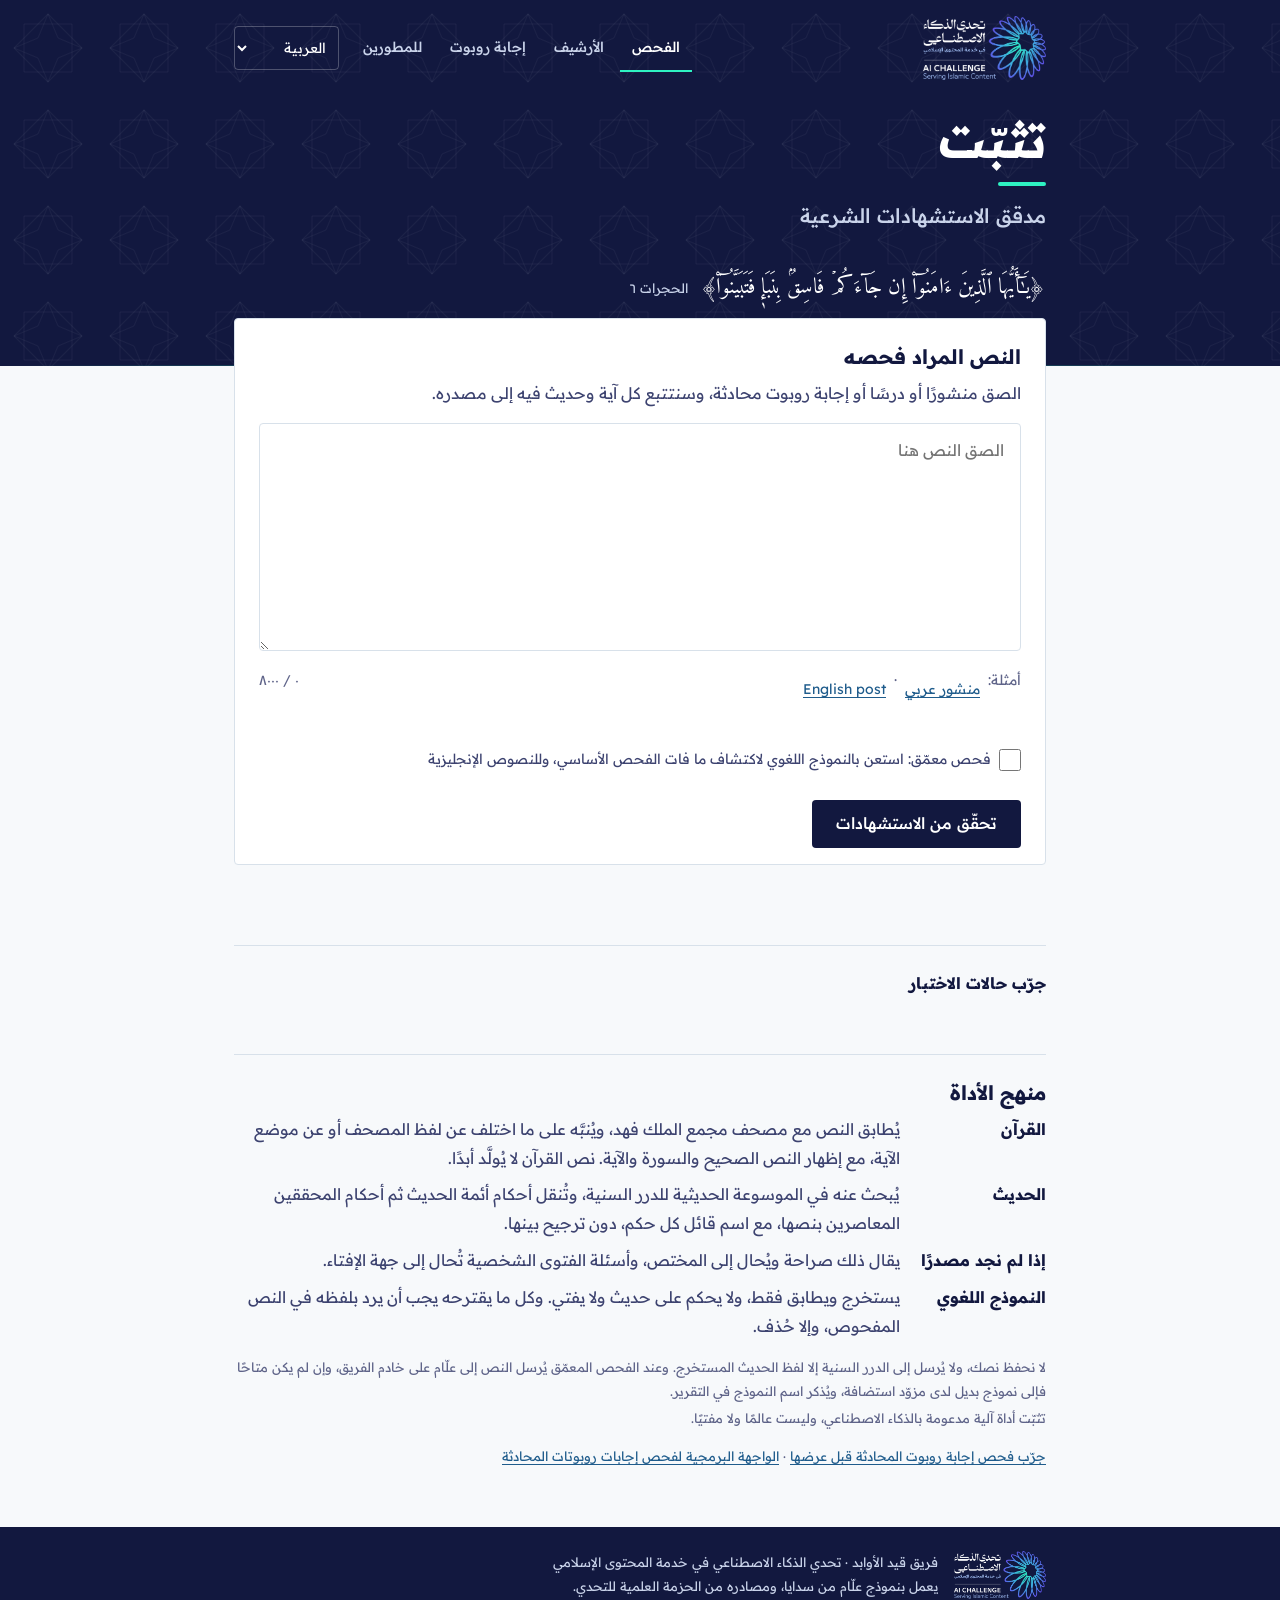
==== static/index.html @ ee4d161f "Eleven interface languages; each verse with an approved translation of the reader's language from qu" ====
<!doctype html>
<html lang="ar" dir="rtl">
<head>
<meta charset="utf-8">
<meta name="viewport" content="width=device-width, initial-scale=1">
<title>تثبّت · مدقق الاستشهادات الشرعية</title>
<meta name="description" content="تثبّت: يتتبع كل آية وحديث في النص إلى مصدره العربي، وينقل أحكام علماء الحديث المعتمدين حرفيًا، ويحيل إلى المختص إذا لم يجد مصدرًا.">
<link rel="stylesheet" href="/static/fonts/fonts.css">
<link rel="stylesheet" href="/static/style.css">
</head>
<body>
<header class="masthead">
  <div class="wrap mast-top">
    <a class="challenge" href="https://islamicaich.org" target="_blank" rel="noopener">
      <img src="/static/brand/challenge-logo.png" width="104" height="54" alt="تحدي الذكاء الاصطناعي في خدمة المحتوى الإسلامي · AI Challenge: Serving Islamic Content">
    </a>
    <nav class="mast-nav" aria-label="الأقسام">
      <a href="/" aria-current="page" data-i18n="navCheck">الفحص</a>
      <a href="/static/archive.html" data-i18n="navArchive">الأرشيف</a>
      <a href="/static/chatbot.html" data-i18n="navBot">إجابة روبوت</a>
      <a href="/docs" data-i18n="navDev">للمطورين</a>
      <select id="lang" class="lang" aria-label="اللغة · Language">
        <option value="ar">العربية</option><option value="en">English</option><option value="ur">اردو</option><option value="id">Indonesia</option><option value="bn">বাংলা</option><option value="tr">Türkçe</option><option value="fr">Français</option><option value="es">Español</option><option value="hi">हिन्दी</option><option value="zh">中文</option><option value="ja">日本語</option>
      </select>
    </nav>
  </div>
  <div class="wrap mast-hero">
    <h1 class="wordmark" data-i18n="title">تثبّت</h1>
    <p class="tagline" data-i18n="tagline">مدقق الاستشهادات الشرعية</p>
    <p class="motto"><span class="q" lang="ar" dir="rtl">﴿يَـٰٓأَيُّهَا ٱلَّذِينَ ءَامَنُوٓاْ إِن جَآءَكُمۡ فَاسِقُۢ بِنَبَإٖ فَتَبَيَّنُوٓاْ﴾</span> <span class="motto-ref" data-i18n="mottoRef">الحجرات ٦</span></p>
  </div>
</header>

<main class="wrap sheet">
  <p id="banner" class="banner" role="status" hidden></p>
  <section class="compose" aria-labelledby="compose-h">
    <h2 id="compose-h" class="section-h" data-i18n="inputLabel">النص المراد فحصه</h2>
    <p class="lede" data-i18n="intro">الصق منشورًا أو درسًا أو إجابة روبوت محادثة، وسنتتبع كل آية وحديث فيه إلى مصدره.</p>
    <textarea id="text" rows="7" maxlength="8000" data-i18n-ph="placeholder" placeholder="الصق النص هنا"></textarea>
    <div class="compose-foot">
      <p class="samples"><span data-i18n="tryLabel">أمثلة:</span>
        <button type="button" class="linkish" data-sample="ar" data-i18n="sampleAr">منشور عربي</button>
        <span aria-hidden="true">·</span>
        <button type="button" class="linkish" data-sample="en" data-i18n="sampleEn">English post</button>
      </p>
      <span id="counter" class="count">٠ / ٨٠٠٠</span>
    </div>
    <div class="compose-actions">
      <div>
        <label class="check"><input type="checkbox" id="deep"> <span data-i18n="deep">فحص معمّق: استعن بالنموذج اللغوي لاكتشاف ما فات الفحص الأساسي، وللنصوص الإنجليزية</span></label>
        <p id="deep-why" class="fine deep-why" hidden></p>
      </div>
      <button id="go" class="primary" type="button" data-i18n="check">تحقّق من الاستشهادات</button>
    </div>
  </section>

  <p id="status" class="status" aria-live="polite"></p>

  <section id="report" class="report" hidden aria-labelledby="report-h">
    <h2 id="report-h" class="section-h" data-i18n="reportTitle">نتيجة الفحص</h2>
    <p id="report-meta" class="fine"></p>
    <p id="summary" class="summary"></p>
    <p id="disclaimer" class="fine"></p>
    <div id="leveld" class="callout" hidden></div>
    <div id="annotated" hidden></div>
    <ol id="results" class="entries"></ol>
  </section>

  <details id="history" class="cases history" hidden>
    <summary data-i18n="historyTitle">فحوصاتي على هذا الجهاز</summary>
    <p class="fine" data-i18n="historyNote">تُحفظ في متصفحك وحده، ولا تصل إلينا. امسحها متى شئت.</p>
    <ol id="history-list" class="cases-list"></ol>
    <button id="history-clear" type="button" class="linkish" data-i18n="historyClear">امسح السجل</button>
  </details>

  <details class="cases">
    <summary data-i18n="casesTitle">جرّب حالات الاختبار</summary>
    <ol id="cases-list" class="cases-list"></ol>
  </details>

  <section class="about" aria-labelledby="about-h">
    <h2 id="about-h" class="section-h" data-i18n="howTitle">منهج الأداة</h2>
    <dl class="method">
      <dt data-i18n="m1t">القرآن</dt><dd data-i18n="m1">يُطابق النص مع مصحف مجمع الملك فهد، ويُنبَّه على ما اختلف عن لفظ المصحف أو عن موضع الآية، مع إظهار النص الصحيح والسورة والآية. نص القرآن لا يُولَّد أبدًا.</dd>
      <dt data-i18n="m2t">الحديث</dt><dd data-i18n="m2">يُبحث عنه في الموسوعة الحديثية للدرر السنية، وتُنقل أحكام أئمة الحديث ثم أحكام المحققين المعاصرين بنصها، مع اسم قائل كل حكم، دون ترجيح بينها.</dd>
      <dt data-i18n="m3t">إذا لم نجد مصدرًا</dt><dd data-i18n="m3">يقال ذلك صراحة ويُحال إلى المختص، وأسئلة الفتوى الشخصية تُحال إلى جهة الإفتاء.</dd>
      <dt data-i18n="m4t">النموذج اللغوي</dt><dd data-i18n="m4">يستخرج ويطابق فقط، ولا يحكم على حديث ولا يفتي. وكل ما يقترحه يجب أن يرد بلفظه في النص المفحوص، وإلا حُذف.</dd>
    </dl>
    <p class="fine" data-i18n="privacy">لا نحفظ نصك، ولا يُرسل إلى الدرر السنية إلا لفظ الحديث المستخرج. وعند الفحص المعمّق يُرسل النص إلى علّام على خادم الفريق، وإن لم يكن متاحًا فإلى نموذج بديل لدى مزوّد استضافة، ويُذكر اسم النموذج في التقرير.</p>
    <p class="fine" data-i18n="disclosure">تثبّت أداة آلية مدعومة بالذكاء الاصطناعي، وليست عالمًا ولا مفتيًا.</p>
    <p class="fine"><a class="api-link" href="/static/chatbot.html" data-i18n="botDemo">جرّب فحص إجابة روبوت المحادثة قبل عرضها</a> · <a class="api-link" href="/docs" data-i18n="apiLink">الواجهة البرمجية لفحص إجابات روبوتات المحادثة</a></p>
  </section>
</main>

<footer class="foot"><div class="wrap foot-row">
  <img src="/static/brand/challenge-logo.png" width="92" height="48" alt="" aria-hidden="true">
  <div>
    <div data-i18n="footer">فريق قيد الأوابد · تحدي الذكاء الاصطناعي في خدمة المحتوى الإسلامي</div>
    <div data-i18n="credit">يعمل بنموذج علّام من سدايا، ومصادره من الحزمة العلمية للتحدي.</div>
  </div>
</div></footer>
<script src="/static/i18n.js"></script>
<script src="/static/i18n-more.js"></script>
<script src="/static/app.js"></script>
</body>
</html>
---- static/fonts/fonts.css ----
/* readex-pro-arabic-400-normal */
@font-face {
  font-family: 'Readex Pro';
  font-style: normal;
  font-display: swap;
  font-weight: 400;
  src: url(/static/fonts/readex-pro-arabic-400-normal.woff2) format('woff2');
  unicode-range: U+0600-06FF,U+0750-077F,U+0870-088E,U+0890-0891,U+0897-08E1,U+08E3-08FF,U+200C-200E,U+2010-2011,U+204F,U+2E41,U+FB50-FDFF,U+FE70-FE74,U+FE76-FEFC,U+102E0-102FB,U+10E60-10E7E,U+10EC2-10EC4,U+10EFC-10EFF,U+1EE00-1EE03,U+1EE05-1EE1F,U+1EE21-1EE22,U+1EE24,U+1EE27,U+1EE29-1EE32,U+1EE34-1EE37,U+1EE39,U+1EE3B,U+1EE42,U+1EE47,U+1EE49,U+1EE4B,U+1EE4D-1EE4F,U+1EE51-1EE52,U+1EE54,U+1EE57,U+1EE59,U+1EE5B,U+1EE5D,U+1EE5F,U+1EE61-1EE62,U+1EE64,U+1EE67-1EE6A,U+1EE6C-1EE72,U+1EE74-1EE77,U+1EE79-1EE7C,U+1EE7E,U+1EE80-1EE89,U+1EE8B-1EE9B,U+1EEA1-1EEA3,U+1EEA5-1EEA9,U+1EEAB-1EEBB,U+1EEF0-1EEF1;
}
/* readex-pro-latin-400-normal */
@font-face {
  font-family: 'Readex Pro';
  font-style: normal;
  font-display: swap;
  font-weight: 400;
  src: url(/static/fonts/readex-pro-latin-400-normal.woff2) format('woff2');
  unicode-range: U+0000-00FF,U+0131,U+0152-0153,U+02BB-02BC,U+02C6,U+02DA,U+02DC,U+0304,U+0308,U+0329,U+2000-206F,U+20AC,U+2122,U+2191,U+2193,U+2212,U+2215,U+FEFF,U+FFFD;
}
/* readex-pro-arabic-500-normal */
@font-face {
  font-family: 'Readex Pro';
  font-style: normal;
  font-display: swap;
  font-weight: 500;
  src: url(/static/fonts/readex-pro-arabic-500-normal.woff2) format('woff2');
  unicode-range: U+0600-06FF,U+0750-077F,U+0870-088E,U+0890-0891,U+0897-08E1,U+08E3-08FF,U+200C-200E,U+2010-2011,U+204F,U+2E41,U+FB50-FDFF,U+FE70-FE74,U+FE76-FEFC,U+102E0-102FB,U+10E60-10E7E,U+10EC2-10EC4,U+10EFC-10EFF,U+1EE00-1EE03,U+1EE05-1EE1F,U+1EE21-1EE22,U+1EE24,U+1EE27,U+1EE29-1EE32,U+1EE34-1EE37,U+1EE39,U+1EE3B,U+1EE42,U+1EE47,U+1EE49,U+1EE4B,U+1EE4D-1EE4F,U+1EE51-1EE52,U+1EE54,U+1EE57,U+1EE59,U+1EE5B,U+1EE5D,U+1EE5F,U+1EE61-1EE62,U+1EE64,U+1EE67-1EE6A,U+1EE6C-1EE72,U+1EE74-1EE77,U+1EE79-1EE7C,U+1EE7E,U+1EE80-1EE89,U+1EE8B-1EE9B,U+1EEA1-1EEA3,U+1EEA5-1EEA9,U+1EEAB-1EEBB,U+1EEF0-1EEF1;
}
/* readex-pro-latin-500-normal */
@font-face {
  font-family: 'Readex Pro';
  font-style: normal;
  font-display: swap;
  font-weight: 500;
  src: url(/static/fonts/readex-pro-latin-500-normal.woff2) format('woff2');
  unicode-range: U+0000-00FF,U+0131,U+0152-0153,U+02BB-02BC,U+02C6,U+02DA,U+02DC,U+0304,U+0308,U+0329,U+2000-206F,U+20AC,U+2122,U+2191,U+2193,U+2212,U+2215,U+FEFF,U+FFFD;
}
/* readex-pro-arabic-700-normal */
@font-face {
  font-family: 'Readex Pro';
  font-style: normal;
  font-display: swap;
  font-weight: 700;
  src: url(/static/fonts/readex-pro-arabic-700-normal.woff2) format('woff2');
  unicode-range: U+0600-06FF,U+0750-077F,U+0870-088E,U+0890-0891,U+0897-08E1,U+08E3-08FF,U+200C-200E,U+2010-2011,U+204F,U+2E41,U+FB50-FDFF,U+FE70-FE74,U+FE76-FEFC,U+102E0-102FB,U+10E60-10E7E,U+10EC2-10EC4,U+10EFC-10EFF,U+1EE00-1EE03,U+1EE05-1EE1F,U+1EE21-1EE22,U+1EE24,U+1EE27,U+1EE29-1EE32,U+1EE34-1EE37,U+1EE39,U+1EE3B,U+1EE42,U+1EE47,U+1EE49,U+1EE4B,U+1EE4D-1EE4F,U+1EE51-1EE52,U+1EE54,U+1EE57,U+1EE59,U+1EE5B,U+1EE5D,U+1EE5F,U+1EE61-1EE62,U+1EE64,U+1EE67-1EE6A,U+1EE6C-1EE72,U+1EE74-1EE77,U+1EE79-1EE7C,U+1EE7E,U+1EE80-1EE89,U+1EE8B-1EE9B,U+1EEA1-1EEA3,U+1EEA5-1EEA9,U+1EEAB-1EEBB,U+1EEF0-1EEF1;
}
/* readex-pro-latin-700-normal */
@font-face {
  font-family: 'Readex Pro';
  font-style: normal;
  font-display: swap;
  font-weight: 700;
  src: url(/static/fonts/readex-pro-latin-700-normal.woff2) format('woff2');
  unicode-range: U+0000-00FF,U+0131,U+0152-0153,U+02BB-02BC,U+02C6,U+02DA,U+02DC,U+0304,U+0308,U+0329,U+2000-206F,U+20AC,U+2122,U+2191,U+2193,U+2212,U+2215,U+FEFF,U+FFFD;
}
/* amiri-quran-arabic-400-normal */
@font-face {
  font-family: 'Amiri Quran';
  font-style: normal;
  font-display: swap;
  font-weight: 400;
  src: url(/static/fonts/amiri-quran-arabic-400-normal.woff2) format('woff2');
  unicode-range: U+0600-06FF,U+0750-077F,U+0870-088E,U+0890-0891,U+0897-08E1,U+08E3-08FF,U+200C-200E,U+2010-2011,U+204F,U+2E41,U+FB50-FDFF,U+FE70-FE74,U+FE76-FEFC,U+102E0-102FB,U+10E60-10E7E,U+10EC2-10EC4,U+10EFC-10EFF,U+1EE00-1EE03,U+1EE05-1EE1F,U+1EE21-1EE22,U+1EE24,U+1EE27,U+1EE29-1EE32,U+1EE34-1EE37,U+1EE39,U+1EE3B,U+1EE42,U+1EE47,U+1EE49,U+1EE4B,U+1EE4D-1EE4F,U+1EE51-1EE52,U+1EE54,U+1EE57,U+1EE59,U+1EE5B,U+1EE5D,U+1EE5F,U+1EE61-1EE62,U+1EE64,U+1EE67-1EE6A,U+1EE6C-1EE72,U+1EE74-1EE77,U+1EE79-1EE7C,U+1EE7E,U+1EE80-1EE89,U+1EE8B-1EE9B,U+1EEA1-1EEA3,U+1EEA5-1EEA9,U+1EEAB-1EEBB,U+1EEF0-1EEF1;
}
/* amiri-quran-latin-400-normal */
@font-face {
  font-family: 'Amiri Quran';
  font-style: normal;
  font-display: swap;
  font-weight: 400;
  src: url(/static/fonts/amiri-quran-latin-400-normal.woff2) format('woff2');
  unicode-range: U+0000-00FF,U+0131,U+0152-0153,U+02BB-02BC,U+02C6,U+02DA,U+02DC,U+0304,U+0308,U+0329,U+2000-206F,U+20AC,U+2122,U+2191,U+2193,U+2212,U+2215,U+FEFF,U+FFFD;
}
---- static/style.css ----
/* تثبّت design system: see docs/design-system.md.
   Every color, size, space and motion value is a token below; nothing is hard-coded after this block. */
:root {
  /* brand (challenge identity) */
  --brand-navy: #12183F;
  --brand-blue: #1F5C8C;        /* petrol blue: between the identity navy and turquoise */
  --brand-blue-hover: #174A73;
  --brand-turq: #2EF2C2;
  --brand-light: #EDF3F8;
  /* neutrals */
  --canvas: #F7F9FB;
  --surface: #FFFFFF;
  --ink: #12183F;
  --ink-2: #3D4370;
  --ink-3: #5F6489;
  --line: #D8E1EA;
  --on-brand: #FFFFFF;
  --accent: var(--brand-blue);
  /* semantic */
  --ok: #0B7A5E;   --ok-tint: #E3F7F0;
  --warn: #8F5200; --warn-tint: #FFF1DA;
  --bad: #A8231A;  --bad-tint: #FCE8E6;
  /* type */
  --font-ui: "Readex Pro", system-ui, sans-serif;
  --font-quran: "Amiri Quran", "Amiri", serif;
  --fs-xs: 13px; --fs-sm: 14px; --fs-md: 16px; --fs-lg: 20px; --fs-xl: 28px; --fs-2xl: 40px;
  --fs-quran: 28px;
  --lh-ui: 1.8; --lh-tight: 1.4; --lh-quran: 2.3;
  /* space (4-based) */
  --s-1: 4px; --s-2: 8px; --s-3: 12px; --s-4: 16px; --s-5: 24px; --s-6: 32px; --s-7: 48px; --s-8: 64px;
  /* shape */
  --r-1: 2px; --r-2: 4px; --hair: 1px; --rule-strong: 2px; --rule-side: 3px;
  --measure: 860px;
  --touch: 48px;
  /* motion */
  --dur-1: 120ms; --dur-2: 220ms; --dur-3: 360ms; --ease: cubic-bezier(.2, .7, .2, 1); --stagger: 70ms;
}
@media (prefers-color-scheme: dark) {
  :root {
    --canvas: #0D1130; --surface: #12183F; --brand-light: #15213F;
    --ink: #ECEEFF; --ink-2: #C3C7E8; --ink-3: #9499C2; --line: #2A3164;
    --accent: #8FB4E8; --brand-blue-hover: #2A6FA6;
    --ok: #3EE6BC; --ok-tint: #0F3330;
    --warn: #FFC266; --warn-tint: #3A2C10;
    --bad: #FF8F85; --bad-tint: #3D1716;
  }
}

/* base */
* { box-sizing: border-box; }
html, body { margin: 0; }
body { font-family: var(--font-ui); font-size: var(--fs-md); line-height: var(--lh-ui); background: var(--canvas); color: var(--ink); }
.wrap { max-width: var(--measure); margin: 0 auto; padding: 0 var(--s-5); }
a, .linkish { color: var(--accent); text-underline-offset: 3px; transition: color var(--dur-1) var(--ease); }
a:hover, .linkish:hover { color: var(--ink); }
button { font: inherit; }
.linkish { background: none; border: 0; padding: 0; text-decoration: underline; cursor: pointer; }
:focus-visible { outline: var(--rule-strong) solid var(--accent); outline-offset: 2px; border-radius: var(--r-1); }

/* masthead: the challenge's navy band with its geometric pattern, as on the challenge's own slides */
.masthead {
  --mast-ink: #FFFFFF; --mast-ink-2: #C9D3EA;
  background: var(--brand-navy) url("data:image/svg+xml,%3Csvg xmlns='http://www.w3.org/2000/svg' width='96' height='96' viewBox='0 0 96 96'%3E%3Cg fill='none' stroke='%23FFFFFF' stroke-opacity='.045' stroke-width='1'%3E%3Cpath d='M48 14l10 24 24 10-24 10-10 24-10-24-24-10 24-10z'/%3E%3Cpath d='M24 24h48v48H24z' transform='rotate(45 48 48)'/%3E%3Cpath d='M24 24h48v48H24z'/%3E%3C/g%3E%3C/svg%3E") repeat; background-size: 96px 96px;
  color: var(--mast-ink); padding: var(--s-4) 0 var(--s-8); position: relative;
}
.masthead::after { content: ""; position: absolute; inset-inline: 0; bottom: 0; height: var(--hair); background: linear-gradient(90deg, transparent, var(--brand-turq), transparent); opacity: .5; }
.mast-top { display: flex; justify-content: space-between; align-items: center; min-height: var(--touch); }
.challenge { display: inline-flex; line-height: 0; border-radius: var(--r-2); }
.challenge img { height: 64px; width: auto; display: block; }
.masthead .lang { color: var(--mast-ink-2); min-height: var(--touch); display: inline-flex; align-items: center; padding: 0 var(--s-2); }
.masthead .lang:hover { color: var(--mast-ink); }
.masthead :focus-visible { outline-color: var(--brand-turq); }
.mast-hero { padding-top: var(--s-6); }
.mast-row { display: flex; justify-content: space-between; align-items: flex-start; }
.wordmark { margin: 0; font-size: 48px; font-weight: 700; line-height: 1.2; color: var(--mast-ink); letter-spacing: 0; }
.wordmark::after { content: ""; display: block; width: var(--s-7); height: var(--s-1); background: var(--brand-turq); margin-top: var(--s-3); border-radius: var(--r-1); }
.tagline { margin: var(--s-3) 0 0; color: var(--mast-ink-2); font-size: var(--fs-lg); font-weight: 500; }
.motto { margin: var(--s-5) 0 0; color: var(--mast-ink-2); font-size: var(--fs-xs); display: flex; flex-wrap: wrap; align-items: baseline; gap: var(--s-1) var(--s-3); }
.motto .q { font-family: var(--font-quran); font-size: 22px; line-height: 2; color: var(--mast-ink); }
.motto-ref { white-space: nowrap; }

/* the working sheet rises over the band */
.sheet { position: relative; margin-top: calc(-1 * var(--s-7)); }
.sheet > .compose { background: var(--surface); border: var(--hair) solid var(--line); border-radius: var(--r-2); padding: var(--s-5) var(--s-5) var(--s-4); }

.section-h { font-size: var(--fs-lg); font-weight: 700; color: var(--ink); margin: 0 0 var(--s-2); line-height: var(--lh-tight); }

/* compose */
.compose { padding: var(--s-6) 0 var(--s-2); }
.lede { margin: 0 0 var(--s-4); color: var(--ink-2); }
textarea {
  width: 100%; min-height: 180px; resize: vertical; font: inherit; line-height: var(--lh-ui); color: var(--ink);
  background: var(--surface); border: var(--hair) solid var(--line); border-radius: var(--r-2); padding: var(--s-3) var(--s-4);
  transition: border-color var(--dur-1) var(--ease), box-shadow var(--dur-1) var(--ease);
}
textarea:focus { outline: none; border-color: var(--accent); box-shadow: 0 0 0 var(--hair) var(--accent); }
.compose-foot { display: flex; justify-content: space-between; align-items: baseline; gap: var(--s-3); margin-top: var(--s-2); font-size: var(--fs-sm); color: var(--ink-3); }
.samples { margin: 0; display: flex; gap: var(--s-2); flex-wrap: wrap; }
.count { font-variant-numeric: tabular-nums; }
.compose-actions { display: flex; justify-content: space-between; align-items: center; gap: var(--s-4); flex-wrap: wrap; margin-top: var(--s-5); }
.check { display: flex; gap: var(--s-2); align-items: center; font-size: var(--fs-sm); color: var(--ink-2); cursor: pointer; min-height: var(--touch); }
.check input { width: 18px; height: 18px; accent-color: var(--accent); }
.primary {
  position: relative; overflow: hidden; background: var(--brand-navy); color: var(--on-brand); border: 0; border-radius: var(--r-2);
  padding: 0 var(--s-5); min-height: var(--touch); font-weight: 500; cursor: pointer;
  transition: background-color var(--dur-1) var(--ease);
}
.primary:hover { background: var(--brand-blue-hover); }
.primary:disabled { cursor: progress; background: var(--brand-navy); }
.primary:disabled::after {  /* busy bar */
  content: ""; position: absolute; inset-inline-start: 0; bottom: 0; height: 3px; width: 40%; background: var(--brand-turq);
  animation: busy 1.1s var(--ease) infinite;
}
@keyframes busy { from { transform: translateX(160%); } to { transform: translateX(-260%); } }
html[dir="ltr"] .primary:disabled::after { animation-direction: reverse; }
@media (prefers-color-scheme: dark) { .primary, .primary:disabled { background: var(--brand-blue); } }

.status { color: var(--ink-2); min-height: var(--s-6); margin: var(--s-4) 0 0; font-size: var(--fs-sm); }
.banner { margin: var(--s-4) 0 0; padding: var(--s-3) var(--s-4); background: var(--warn-tint); border-inline-start: var(--rule-side) solid var(--warn); border-radius: var(--r-1); color: var(--ink); font-size: var(--fs-sm); }
.banner[hidden] { display: none; }

/* report */
.report { border-top: var(--rule-strong) solid var(--ink); padding-top: var(--s-5); margin-top: var(--s-3); }
.summary { font-size: var(--fs-md); margin: 0 0 var(--s-2); color: var(--ink-2); }
.summary b { color: var(--ink); font-weight: 600; }
.summary .rules-note { display: block; }
.callout { border-inline-start: var(--rule-side) solid var(--warn); background: var(--warn-tint); padding: var(--s-2) var(--s-4); margin: var(--s-4) 0; }
.callout p { margin: var(--s-1) 0; }
.callout .refs { margin: 0; padding-inline-start: var(--s-5); }
.fatwas { margin: var(--s-4) 0; padding-top: var(--s-3); border-top: var(--hair) solid var(--line); }
.fatwas-h { font-size: var(--fs-md); font-weight: 700; margin: 0 0 var(--s-2); color: var(--ink); }
.fatwa { background: var(--surface); border: var(--hair) solid var(--line); border-radius: var(--r-2); padding: var(--s-3) var(--s-4); margin: var(--s-2) 0; }
.fatwa-title { font-weight: 600; margin: 0 0 var(--s-2); }
.fatwa-part { margin: 0 0 var(--s-2); color: var(--ink-2); }
.fatwa-full summary { cursor: pointer; color: var(--accent); font-size: var(--fs-sm); min-height: var(--touch); display: flex; align-items: center; }
.fatwa-text { white-space: pre-line; line-height: var(--lh-ui); color: var(--ink); margin: var(--s-1) 0 var(--s-2); }
.body-ref { margin-top: var(--s-3) !important; }
.entries { list-style: none; margin: 0; padding: 0; }
.entry {
  display: grid; grid-template-columns: var(--s-7) 1fr; gap: 0 var(--s-3); padding: var(--s-6) 0; border-bottom: var(--hair) solid var(--line);
  animation: rise var(--dur-3) var(--ease) both; animation-delay: calc(var(--i, 0) * var(--stagger));
}
@keyframes rise { from { opacity: 0; transform: translateY(8px); } to { opacity: 1; transform: none; } }
.entry-no { font-size: var(--fs-xl); font-weight: 500; color: var(--accent); line-height: var(--lh-tight); }
.entry-kind { font-size: var(--fs-xs); color: var(--ink-3); margin: 0; font-weight: 500; display: flex; flex-wrap: wrap; gap: var(--s-1) var(--s-3); align-items: baseline; }
.tier { font-weight: 600; padding-inline-start: var(--s-3); border-inline-start: var(--hair) solid var(--line); }
.tier.ok { color: var(--ok); } .tier.warn { color: var(--warn); } .tier.bad { color: var(--bad); }
.report-link { margin-top: var(--s-3); }
.verdict { margin: var(--s-1) 0 var(--s-3); font-size: var(--fs-lg); font-weight: 600; line-height: var(--lh-tight); }
.verdict.ok { color: var(--ok); } .verdict.warn { color: var(--warn); } .verdict.bad { color: var(--bad); }
.lbl { display: block; font-size: var(--fs-xs); color: var(--ink-3); font-weight: 500; }
.as-quoted { margin: 0 0 var(--s-4); color: var(--ink-2); }
.as-quoted q { quotes: "«" "»"; }
html[dir="ltr"] .as-quoted q { quotes: "“" "”"; }

/* reasons: why the verdict */
.why { margin: 0 0 var(--s-4); padding: var(--s-3) var(--s-4); background: var(--brand-light); border-radius: var(--r-2); }
.why summary { cursor: pointer; font-size: var(--fs-sm); font-weight: 600; color: var(--ink); list-style: none; }
.why summary::-webkit-details-marker { display: none; }
.why summary::before { content: "◂"; display: inline-block; margin-inline-end: var(--s-2); color: var(--accent); transition: transform var(--dur-2) var(--ease); }
html[dir="ltr"] .why summary::before { content: "▸"; }
.why[open] summary::before { transform: rotate(-90deg); }
html[dir="ltr"] .why[open] summary::before { transform: rotate(90deg); }
.why ul { margin: var(--s-2) 0 0; padding-inline-start: var(--s-5); font-size: var(--fs-sm); color: var(--ink-2); }
.why li { margin: var(--s-1) 0; }
.why .cited { font-family: var(--font-quran); font-size: var(--fs-lg); line-height: 2; color: var(--ink); display: block; margin-top: var(--s-1); }
details[open] > :not(summary) { animation: open var(--dur-2) var(--ease); }
@keyframes open { from { opacity: 0; transform: translateY(-4px); } to { opacity: 1; transform: none; } }

/* Mushaf panel: never animated on its own */
.mushaf { margin: var(--s-1) 0 var(--s-4); padding: var(--s-1); border: var(--hair) solid var(--brand-navy); border-radius: var(--r-1); background: var(--surface); }
@media (prefers-color-scheme: dark) { .mushaf { border-color: var(--line); } }
.mushaf-inner { border: var(--hair) solid var(--line); padding: var(--s-2) var(--s-5) var(--s-4); }
.mushaf-head { text-align: center; font-size: var(--fs-xs); color: var(--ink-2); border-bottom: var(--hair) solid var(--line); padding-bottom: var(--s-2); margin-bottom: var(--s-2); direction: rtl; }
.ayat { font-family: var(--font-quran); font-size: var(--fs-quran); line-height: var(--lh-quran); text-align: center; direction: rtl; margin: 0; color: var(--ink); }
.ayah-end { font-family: var(--font-quran); color: var(--accent); white-space: nowrap; margin: 0 var(--s-1); }
/* the Mushaf word is never boxed: a light underline only (sacred text first) */
.ayat mark { background: none; color: inherit; text-decoration: underline; text-decoration-color: var(--ok); text-decoration-thickness: 2px; text-underline-offset: 8px; text-decoration-skip-ink: none; }
.translation { direction: ltr; text-align: left; font-size: var(--fs-sm); color: var(--ink-2); margin: var(--s-2) 0 0; padding-top: var(--s-2); border-top: var(--hair) solid var(--line); }

/* correction table */
.fixes { width: 100%; max-width: 460px; border-collapse: collapse; margin: var(--s-2) 0 var(--s-3); font-size: var(--fs-md); }
.fixes th { text-align: start; font-weight: 500; font-size: var(--fs-xs); color: var(--ink-3); padding: var(--s-1) var(--s-2); border-bottom: var(--hair) solid var(--line); }
.fixes td { padding: var(--s-2); border-bottom: var(--hair) solid var(--line); vertical-align: middle; }
.fixes .was { color: var(--ink-2); }
.fixes .is { font-family: var(--font-quran); font-size: var(--fs-lg); color: var(--ok); }

.line { margin: var(--s-2) 0; font-size: var(--fs-sm); }
.line.bad { color: var(--bad); } .line.ok { color: var(--ok); } .line.warn { color: var(--warn); } .line.note { color: var(--ink-2); }

/* gradings */
.grades { width: 100%; border-collapse: collapse; margin: var(--s-2) 0 var(--s-3); font-size: var(--fs-sm); }
.grades caption { text-align: start; font-weight: 700; font-size: var(--fs-md); color: var(--ink); padding: var(--s-3) 0 var(--s-1); caption-side: top; }
.grades th { text-align: start; font-weight: 500; font-size: var(--fs-xs); color: var(--ink-3); padding: var(--s-1) var(--s-2); border-bottom: var(--hair) solid var(--line); }
.grades td { padding: var(--s-2); border-bottom: var(--hair) solid var(--line); vertical-align: top; }
.grades .who { font-weight: 600; white-space: nowrap; font-size: var(--fs-md); }
.grades .died { display: block; font-size: var(--fs-xs); color: var(--ink-3); font-weight: 400; }
.grades .g { font-weight: 600; font-size: var(--fs-md); }
.grades .src { color: var(--ink-2); }
.grades .gloss { display: block; font-size: var(--fs-sm); color: var(--ink-2); margin-top: 2px; }
.grades .gloss.cat { color: var(--ink-3); font-size: var(--fs-xs); }
.grades .gloss.match-note { color: var(--ink); border-inline-start: 2px solid var(--warn); padding-inline-start: var(--s-1); margin-top: var(--s-1); }
.grades .srcs { list-style: none; margin: 0; padding: 0; }
.grades .srcs li + li { margin-top: var(--s-1); }
.ar-inline { display: block; color: var(--ink-3); font-size: var(--fs-xs); }
.grades details { margin-top: var(--s-1); }
.grades summary { cursor: pointer; font-size: var(--fs-xs); color: var(--accent); }
.grades .htext { font-size: var(--fs-md); line-height: var(--lh-ui); margin-top: var(--s-1); direction: rtl; text-align: right; color: var(--ink); }
.after { font-size: var(--fs-xs); color: var(--ink-3); margin: var(--s-1) 0; }
.refer { border-inline-start: var(--rule-side) solid var(--warn); background: var(--warn-tint); padding: var(--s-2) var(--s-4); margin: var(--s-3) 0 0; color: var(--ink); font-size: var(--fs-sm); }

/* about + footer */
.about { margin: var(--s-7) 0 0; padding-top: var(--s-5); border-top: var(--hair) solid var(--line); }
.method { display: grid; grid-template-columns: 130px 1fr; gap: var(--s-2) var(--s-4); margin: var(--s-2) 0 var(--s-4); }
.method dt { font-weight: 600; }
.method dd { margin: 0; color: var(--ink-2); }
.fine { font-size: var(--fs-xs); color: var(--ink-3); margin: var(--s-1) 0; }
.foot { margin-top: var(--s-7); padding: var(--s-5) 0 var(--s-6); background: var(--brand-navy); color: #C9D3EA; font-size: var(--fs-xs); }
.foot-row { display: flex; align-items: center; gap: var(--s-4); }
.foot-row img { height: 48px; width: auto; flex: none; }

/* touch targets: 44px at least for every control that stands alone (WCAG 2.5.5, DGA) */
#lang, .samples .linkish, .why summary, .grades summary, .api-link { display: inline-flex; align-items: center; min-height: 44px; }
.why summary { display: flex; }
.check { min-height: var(--touch); }
.check input { width: 22px; height: 22px; margin: 11px 0; }

@media (max-width: 600px) {
  :root { --fs-2xl: 34px; --fs-quran: 24px; --fs-lg: 18px; }
  .wrap { padding: 0 var(--s-4); }
  .entry { grid-template-columns: 1fr; }
  .mushaf-inner { padding: var(--s-2) var(--s-3) var(--s-3); }
  .method { grid-template-columns: 1fr; gap: 0; }
  .method dd { margin-bottom: var(--s-3); }
  .grades thead { display: none; }
  .grades tr { display: block; padding: var(--s-2) 0; border-bottom: var(--hair) solid var(--line); }
  .grades td { display: block; border: 0; padding: 2px 0; }
  .compose-actions { flex-direction: column; align-items: stretch; }
}
@media (prefers-reduced-motion: reduce) {
  *, *::before, *::after { animation: none !important; transition: none !important; }
}
html[dir="ltr"] .ar-inline { text-align: left; }
.deep-why { margin: var(--s-1) 0 0; max-width: 46ch; }
.check:has(input:disabled) { color: var(--ink-3); }

/* chatbot demo (plan item 25) */
.home-link { color: inherit; text-decoration: none; }
.bot-compare { display: grid; gap: var(--s-5); grid-template-columns: 1fr; margin-top: var(--s-5); }
@media (min-width: 760px) { .bot-compare { grid-template-columns: 1fr 1fr; } }
.bot-col { background: var(--surface); border: var(--hair) solid var(--line); border-radius: var(--r-2); padding: var(--s-4); min-width: 0; }
.bot-text { line-height: 2; overflow-wrap: anywhere; }
.bot-text mark.cite { background: none; color: inherit; border-bottom: var(--rule-strong) solid var(--line); padding: 0 1px; }
.bot-text mark.cite.ok { border-color: var(--ok); }
.bot-text mark.cite.warn { border-color: var(--warn); background: var(--warn-tint); }
.bot-text mark.cite.bad { border-color: var(--bad); background: var(--bad-tint); }
.bot-notes { margin: var(--s-4) 0 0; padding-inline-start: var(--s-4); font-size: var(--fs-sm); }
.bot-notes li + li { margin-top: var(--s-2); }
.bot-col .section-h .tier { margin-inline-start: var(--s-2); }

/* the text as pasted, citations marked (plan item 27) */
.annot { margin: var(--s-5) 0; background: var(--surface); border: var(--hair) solid var(--line); border-radius: var(--r-2); padding: var(--s-3) var(--s-4); }
.annot summary { cursor: pointer; font-weight: 600; min-height: 44px; display: flex; align-items: center; }
.annot-text { line-height: 2.1; white-space: pre-wrap; overflow-wrap: anywhere; max-height: 22rem; overflow-y: auto; }
.cite-mark { color: inherit; text-decoration: none; border-bottom: var(--rule-strong) solid var(--line); padding: 2px 2px; border-radius: var(--r-1); }
.cite-mark.ok { border-color: var(--ok); background: var(--ok-tint); }
.cite-mark.warn { border-color: var(--warn); background: var(--warn-tint); }
.cite-mark.bad { border-color: var(--bad); background: var(--bad-tint); }
.cite-mark:hover, .cite-mark:focus-visible { outline: var(--rule-strong) solid var(--accent); }
.cite-badge { font-size: var(--fs-xs); font-weight: 700; margin-inline-end: 4px; }
.cite-word { font-size: var(--fs-xs); color: var(--ink-2); margin-inline-start: 6px; }
.entry:focus { outline: none; }
.entry:focus-visible { outline: var(--rule-strong) solid var(--accent); outline-offset: 4px; }

/* test cases panel (plan item 34) */
.cases { margin: var(--s-6) 0 0; border-top: var(--hair) solid var(--line); padding-top: var(--s-4); }
.cases summary { cursor: pointer; font-weight: 600; min-height: 44px; display: flex; align-items: center; }
.cases-list { list-style: none; margin: var(--s-2) 0 0; padding: 0; }
.cases-list li { padding: var(--s-2) 0; border-bottom: var(--hair) solid var(--line); }
.cases-list .case { display: block; text-align: start; min-height: 44px; }
.cases-list .fine { display: block; }

/* Scholars' gradings of the quoted wording, side by side (no weighing between them) */
.verdicts { border-inline-start: 3px solid var(--line, currentColor); padding-inline-start: var(--s-3); margin: var(--s-3) 0; }
.verdicts .lbl { font-weight: 600; margin: 0 0 var(--s-1); }
.verdicts .line b { font-weight: 600; }
@media (prefers-color-scheme: dark) { .masthead, .foot { background-color: #090C24; } }
@media (max-width: 600px) {
  .challenge img { height: 44px; }
  .wordmark { font-size: 40px; }
  .tagline { font-size: var(--fs-md); }
  .motto .q { font-size: 19px; }
  .sheet > .compose { padding: var(--s-4) var(--s-4) var(--s-3); }
  .foot-row { flex-direction: column; align-items: flex-start; }
}

/* section navigation in the band */
.mast-nav { display: flex; align-items: center; gap: var(--s-1); flex-wrap: wrap; justify-content: flex-end; }
.mast-nav a { color: var(--mast-ink-2); text-decoration: none; padding: 0 var(--s-3); min-height: var(--touch); display: inline-flex; align-items: center; border-radius: var(--r-2); font-size: var(--fs-sm); font-weight: 500; transition: color var(--dur-1) var(--ease), background-color var(--dur-1) var(--ease); }
.mast-nav a:hover { color: var(--mast-ink); background: rgba(255, 255, 255, .06); }
.mast-nav a[aria-current="page"] { color: var(--mast-ink); box-shadow: inset 0 -2px 0 var(--brand-turq); border-radius: 0; }
.mast-nav .lang { margin-inline-start: var(--s-2); padding-inline-start: var(--s-3); border-inline-start: var(--hair) solid rgba(255, 255, 255, .2); border-radius: 0; }
.history .cases-list li { display: flex; flex-direction: column; gap: 0; }
.history #history-clear { margin-top: var(--s-2); min-height: var(--touch); }
@media (max-width: 600px) {
  .mast-top { flex-wrap: wrap; gap: var(--s-2); }
  .mast-nav { width: calc(100% + 2 * var(--s-3)); justify-content: flex-start; margin-inline: calc(-1 * var(--s-3)); flex-wrap: nowrap; overflow-x: auto; scrollbar-width: none; }
  .mast-nav a, .mast-nav .lang { padding: 0 var(--s-2); font-size: var(--fs-xs); white-space: nowrap; flex: none; }
}

/* archive */
.stats { display: flex; flex-wrap: wrap; gap: var(--s-5); margin: var(--s-5) 0 0; }
.stats div { display: flex; flex-direction: column; }
.stats dt { font-size: var(--fs-xl); font-weight: 700; color: var(--mast-ink); line-height: 1.2; font-variant-numeric: tabular-nums; }
.stats dd { margin: 0; font-size: var(--fs-xs); color: var(--mast-ink-2); }
.archive-tools input[type="search"] {
  width: 100%; font: inherit; color: var(--ink); background: var(--surface); border: var(--hair) solid var(--line);
  border-radius: var(--r-2); padding: 0 var(--s-4); min-height: var(--touch); margin-top: var(--s-2);
}
.archive-tools input[type="search"]:focus { outline: none; border-color: var(--accent); box-shadow: 0 0 0 var(--hair) var(--accent); }
.filters { display: flex; flex-wrap: wrap; gap: var(--s-2); margin: var(--s-3) 0; }
.chip {
  font: inherit; font-size: var(--fs-sm); min-height: 40px; padding: 0 var(--s-4); border-radius: var(--r-2); cursor: pointer;
  background: transparent; color: var(--ink-2); border: var(--hair) solid var(--line);
  transition: background-color var(--dur-1) var(--ease), color var(--dur-1) var(--ease);
}
.chip:hover { color: var(--ink); border-color: var(--ink-3); }
.chip[aria-pressed="true"] { background: var(--brand-navy); color: var(--on-brand); border-color: var(--brand-navy); }
@media (prefers-color-scheme: dark) { .chip[aria-pressed="true"] { background: var(--brand-blue); border-color: var(--brand-blue); } }
.archive-list { margin-top: var(--s-4); }
.arch-quote { font-size: var(--fs-lg); font-weight: 500; line-height: var(--lh-tight); margin: var(--s-2) 0 var(--s-3); color: var(--ink); }
.arch-mushaf .ayat { font-size: 24px; }
.arch-grades summary { cursor: pointer; color: var(--accent); font-size: var(--fs-sm); min-height: var(--touch); display: flex; align-items: center; }
.arch-grades .htext { display: block; }
.arch-check { display: inline-flex; align-items: center; text-decoration: none; color: var(--on-brand); font-size: var(--fs-sm); }
.arch-check:hover { color: var(--on-brand); }
.arch-grades ul { list-style: none; margin: 0; padding: 0; }
.arch-grades li { padding: var(--s-3) 0; border-top: var(--hair) solid var(--line); }
.arch-grades li p { margin: 0; }
.ag-head b { font-weight: 600; }
.ag-tag { font-size: var(--fs-xs); color: var(--warn); background: var(--warn-tint); padding: 0 var(--s-2); border-radius: var(--r-1); }
.ag-grade { margin-top: var(--s-1) !important; }
.ag-text { margin-top: var(--s-1) !important; }
.mast-nav select.lang {
  font: inherit; font-size: var(--fs-sm); color: var(--mast-ink); background: transparent; cursor: pointer;
  min-height: 40px; padding: 0 var(--s-2); border: var(--hair) solid rgba(255, 255, 255, .25); border-radius: var(--r-2);
}
.mast-nav select.lang option { color: var(--ink); background: var(--surface); }
html[lang="ur"] body { font-family: "Readex Pro", "Noto Nastaliq Urdu", system-ui, sans-serif; }
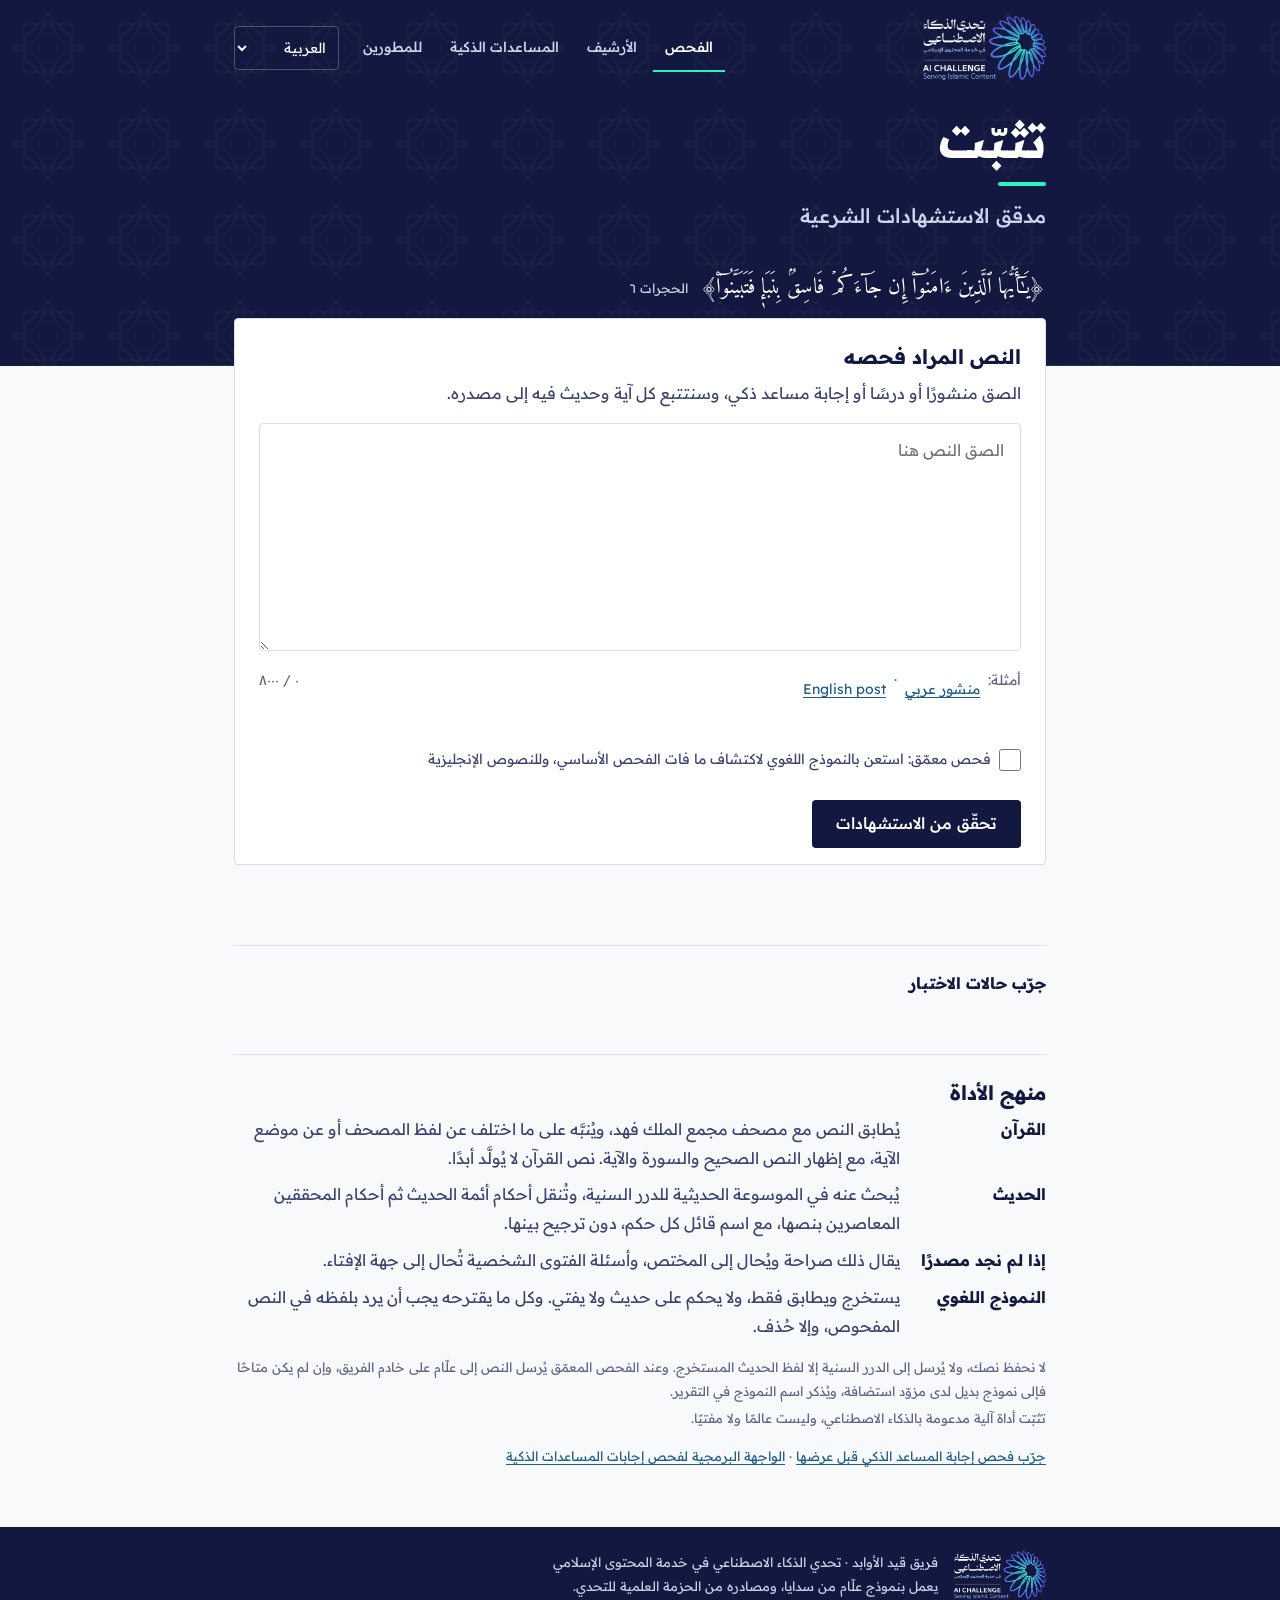
==== commit 693c5188: "Rename the chatbot section «المساعدات الذكية» (AI assistants) in every language Co-Authored-By: Clau" ====
--- a/static/index.html
+++ b/static/index.html
@@ -17,12 +17,12 @@
     <nav class="mast-nav" aria-label="الأقسام">
       <a href="/" aria-current="page" data-i18n="navCheck">الفحص</a>
       <a href="/static/archive.html" data-i18n="navArchive">الأرشيف</a>
-      <a href="/static/chatbot.html" data-i18n="navBot">إجابة روبوت</a>
+      <a href="/static/chatbot.html" data-i18n="navBot">المساعدات الذكية</a>
       <a href="/docs" data-i18n="navDev">للمطورين</a>
-      <select id="lang" class="lang" aria-label="اللغة · Language">
-        <option value="ar">العربية</option><option value="en">English</option><option value="ur">اردو</option><option value="id">Indonesia</option><option value="bn">বাংলা</option><option value="tr">Türkçe</option><option value="fr">Français</option><option value="es">Español</option><option value="hi">हिन्दी</option><option value="zh">中文</option><option value="ja">日本語</option>
-      </select>
     </nav>
+    <select id="lang" class="lang" aria-label="اللغة · Language">
+      <option value="ar">العربية</option><option value="en">English</option><option value="ur">اردو</option><option value="id">Indonesia</option><option value="bn">বাংলা</option><option value="tr">Türkçe</option><option value="fr">Français</option><option value="es">Español</option><option value="hi">हिन्दी</option><option value="zh">中文</option><option value="ja">日本語</option>
+    </select>
   </div>
   <div class="wrap mast-hero">
     <h1 class="wordmark" data-i18n="title">تثبّت</h1>
@@ -35,7 +35,7 @@
   <p id="banner" class="banner" role="status" hidden></p>
   <section class="compose" aria-labelledby="compose-h">
     <h2 id="compose-h" class="section-h" data-i18n="inputLabel">النص المراد فحصه</h2>
-    <p class="lede" data-i18n="intro">الصق منشورًا أو درسًا أو إجابة روبوت محادثة، وسنتتبع كل آية وحديث فيه إلى مصدره.</p>
+    <p class="lede" data-i18n="intro">الصق منشورًا أو درسًا أو إجابة مساعد ذكي، وسنتتبع كل آية وحديث فيه إلى مصدره.</p>
     <textarea id="text" rows="7" maxlength="8000" data-i18n-ph="placeholder" placeholder="الصق النص هنا"></textarea>
     <div class="compose-foot">
       <p class="samples"><span data-i18n="tryLabel">أمثلة:</span>
@@ -88,7 +88,7 @@
     </dl>
     <p class="fine" data-i18n="privacy">لا نحفظ نصك، ولا يُرسل إلى الدرر السنية إلا لفظ الحديث المستخرج. وعند الفحص المعمّق يُرسل النص إلى علّام على خادم الفريق، وإن لم يكن متاحًا فإلى نموذج بديل لدى مزوّد استضافة، ويُذكر اسم النموذج في التقرير.</p>
     <p class="fine" data-i18n="disclosure">تثبّت أداة آلية مدعومة بالذكاء الاصطناعي، وليست عالمًا ولا مفتيًا.</p>
-    <p class="fine"><a class="api-link" href="/static/chatbot.html" data-i18n="botDemo">جرّب فحص إجابة روبوت المحادثة قبل عرضها</a> · <a class="api-link" href="/docs" data-i18n="apiLink">الواجهة البرمجية لفحص إجابات روبوتات المحادثة</a></p>
+    <p class="fine"><a class="api-link" href="/static/chatbot.html" data-i18n="botDemo">جرّب فحص إجابة المساعد الذكي قبل عرضها</a> · <a class="api-link" href="/docs" data-i18n="apiLink">الواجهة البرمجية لفحص إجابات المساعدات الذكية</a></p>
   </section>
 </main>
 
--- a/static/style.css
+++ b/static/style.css
@@ -341,9 +341,24 @@
 .ag-tag { font-size: var(--fs-xs); color: var(--warn); background: var(--warn-tint); padding: 0 var(--s-2); border-radius: var(--r-1); }
 .ag-grade { margin-top: var(--s-1) !important; }
 .ag-text { margin-top: var(--s-1) !important; }
-.mast-nav select.lang {
+.mast-top select.lang, .mast-nav select.lang {
   font: inherit; font-size: var(--fs-sm); color: var(--mast-ink); background: transparent; cursor: pointer;
   min-height: 40px; padding: 0 var(--s-2); border: var(--hair) solid rgba(255, 255, 255, .25); border-radius: var(--r-2);
 }
-.mast-nav select.lang option { color: var(--ink); background: var(--surface); }
+.mast-top select.lang option, .mast-nav select.lang option { color: var(--ink); background: var(--surface); }
 html[lang="ur"] body { font-family: "Readex Pro", "Noto Nastaliq Urdu", system-ui, sans-serif; }
+
+.mast-top { gap: var(--s-3); }
+.mast-top .mast-nav { margin-inline-start: auto; }
+@media (max-width: 600px) {
+  .mast-top select.lang { order: 2; margin-inline-start: auto; }
+  .mast-top .mast-nav { order: 3; margin-inline-start: calc(-1 * var(--s-3)); }
+}
+.bot-fatwas { margin-top: var(--s-4); padding-top: var(--s-3); border-top: var(--hair) solid var(--line); }
+.bot-fatwa-list { list-style: none; margin: 0; padding: 0; }
+.bot-fatwa-list li { padding: var(--s-2) 0; border-bottom: var(--hair) solid var(--line); }
+.bot-fatwa-list p { margin: 0; }
+.fatwa-answer { background: var(--ok-tint); border-inline-start: var(--rule-side) solid var(--ok); padding: var(--s-3) var(--s-4); margin: 0 0 var(--s-4); border-radius: var(--r-1); }
+.fatwa-answer blockquote { margin: var(--s-2) 0; font-size: var(--fs-lg); line-height: 1.9; color: var(--ink); }
+.fatwa-answer p { margin: var(--s-1) 0; }
+.fatwa-answer.near { background: var(--warn-tint); border-inline-start-color: var(--warn); }
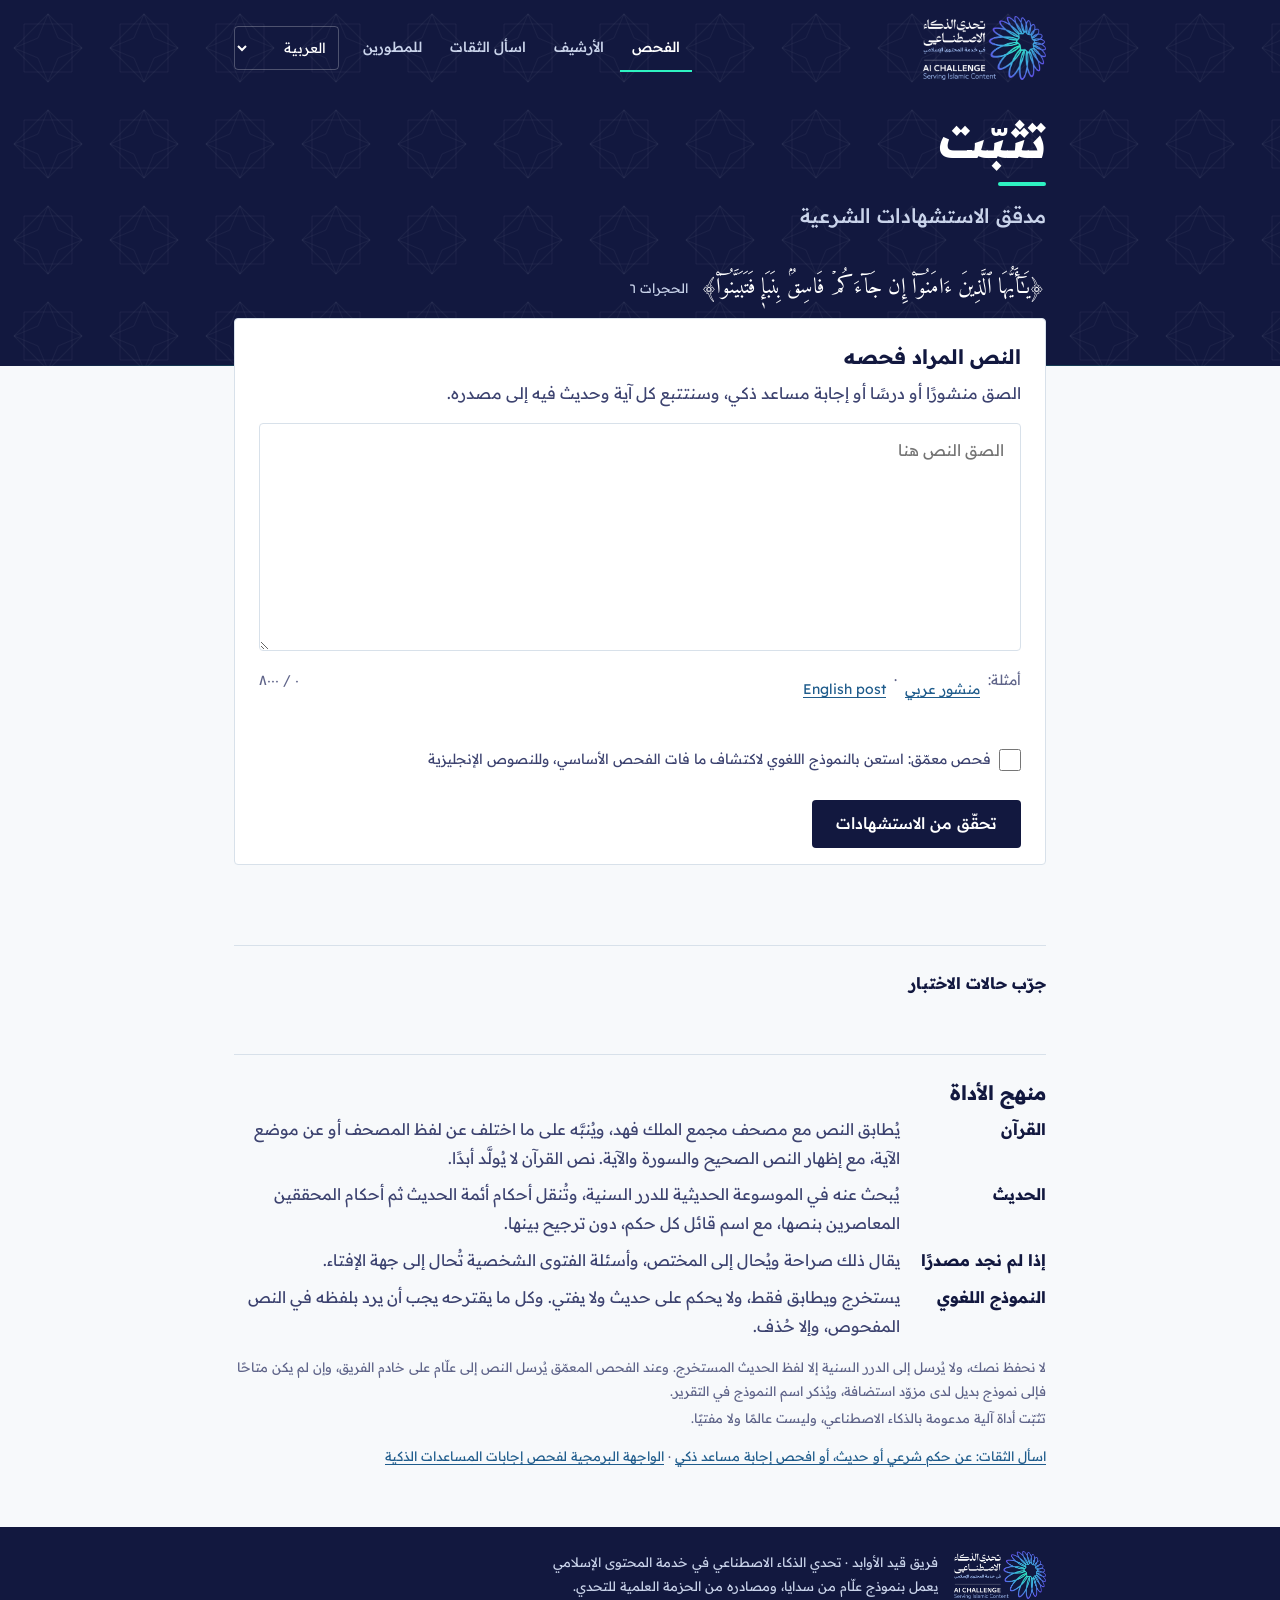
==== commit fe545733: "«اسأل الثقات»: the page for questions and AI assistants' answers, answered from trusted scholars' wo" ====
--- a/static/index.html
+++ b/static/index.html
@@ -17,7 +17,7 @@
     <nav class="mast-nav" aria-label="الأقسام">
       <a href="/" aria-current="page" data-i18n="navCheck">الفحص</a>
       <a href="/static/archive.html" data-i18n="navArchive">الأرشيف</a>
-      <a href="/static/chatbot.html" data-i18n="navBot">المساعدات الذكية</a>
+      <a href="/static/chatbot.html" data-i18n="navBot">اسأل الثقات</a>
       <a href="/docs" data-i18n="navDev">للمطورين</a>
     </nav>
     <select id="lang" class="lang" aria-label="اللغة · Language">
@@ -88,7 +88,7 @@
     </dl>
     <p class="fine" data-i18n="privacy">لا نحفظ نصك، ولا يُرسل إلى الدرر السنية إلا لفظ الحديث المستخرج. وعند الفحص المعمّق يُرسل النص إلى علّام على خادم الفريق، وإن لم يكن متاحًا فإلى نموذج بديل لدى مزوّد استضافة، ويُذكر اسم النموذج في التقرير.</p>
     <p class="fine" data-i18n="disclosure">تثبّت أداة آلية مدعومة بالذكاء الاصطناعي، وليست عالمًا ولا مفتيًا.</p>
-    <p class="fine"><a class="api-link" href="/static/chatbot.html" data-i18n="botDemo">جرّب فحص إجابة المساعد الذكي قبل عرضها</a> · <a class="api-link" href="/docs" data-i18n="apiLink">الواجهة البرمجية لفحص إجابات المساعدات الذكية</a></p>
+    <p class="fine"><a class="api-link" href="/static/chatbot.html" data-i18n="botDemo">اسأل الثقات: عن حكم شرعي أو حديث، أو افحص إجابة مساعد ذكي</a> · <a class="api-link" href="/docs" data-i18n="apiLink">الواجهة البرمجية لفحص إجابات المساعدات الذكية</a></p>
   </section>
 </main>
 
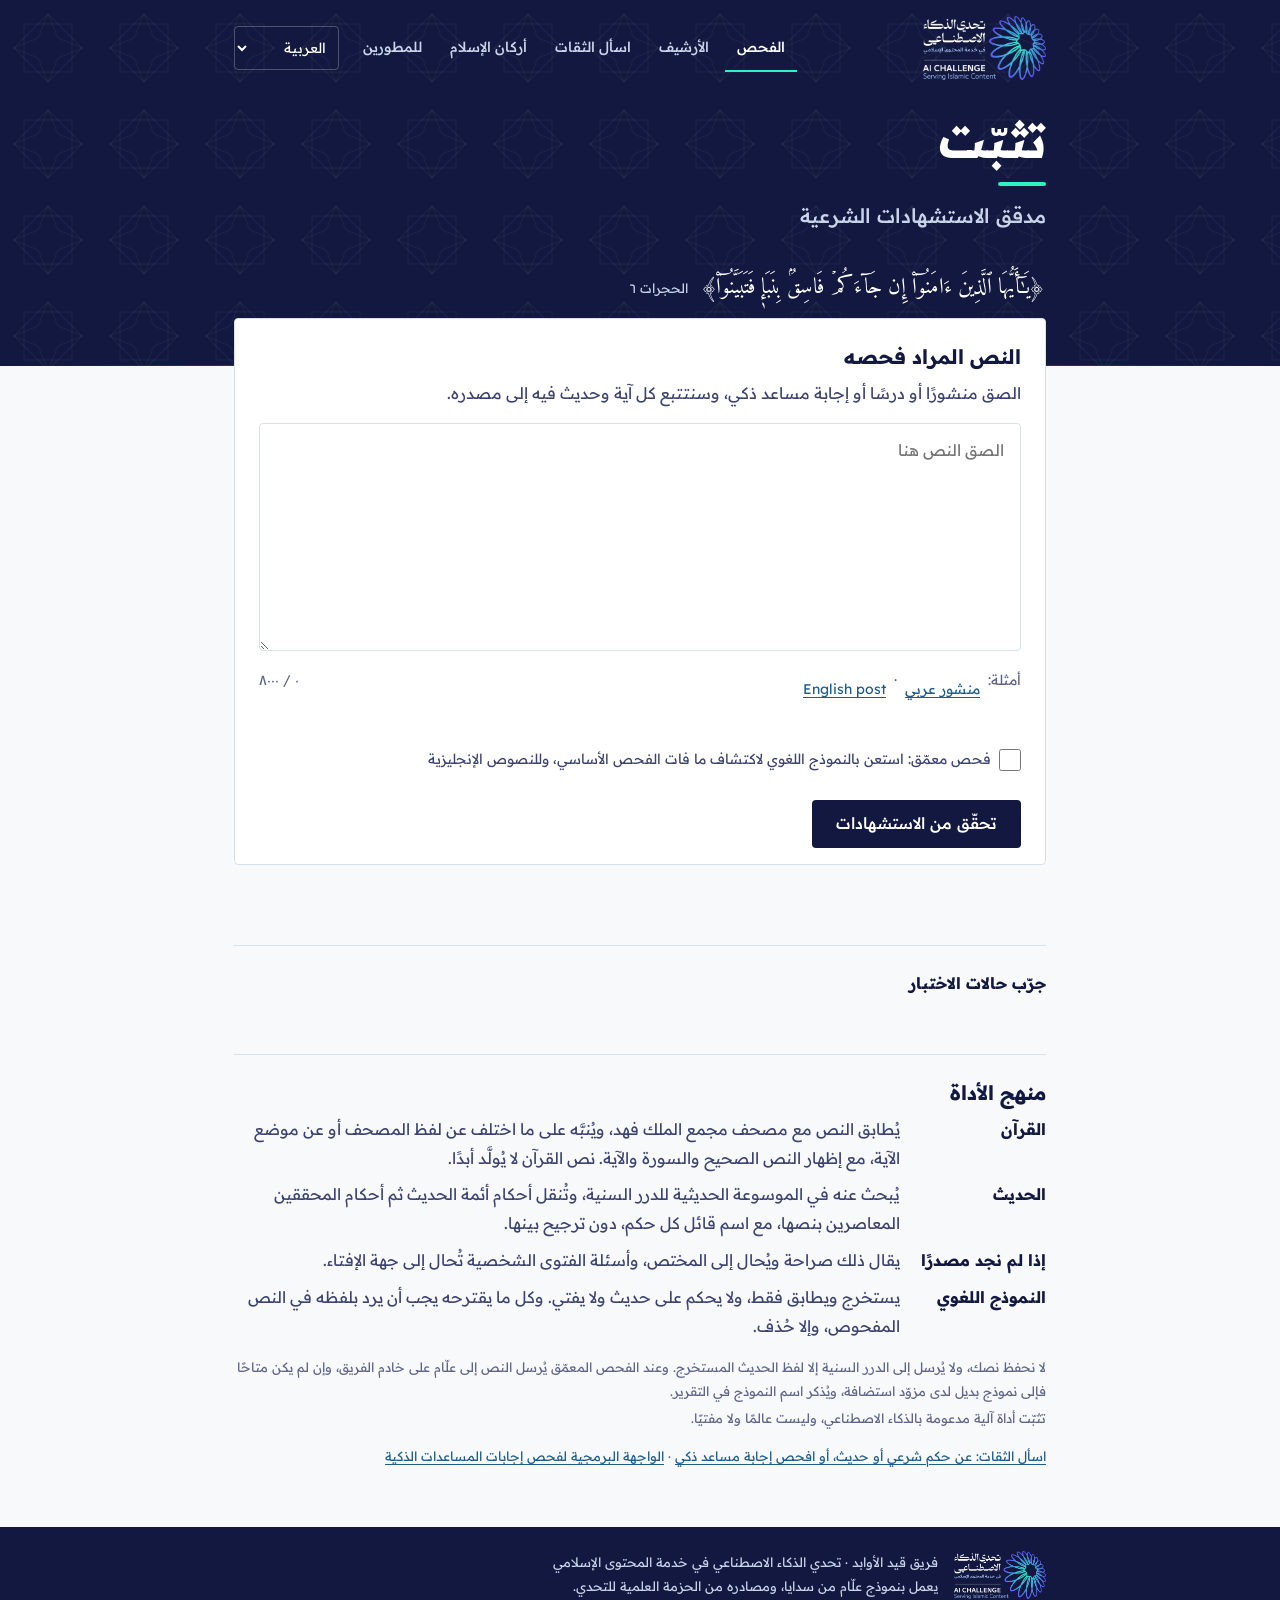
==== commit 0e4aa4d9: "A new section «أركان الإسلام»: the five pillars, wudu and the prayer step by step with animated figu" ====
--- a/static/index.html
+++ b/static/index.html
@@ -18,6 +18,7 @@
       <a href="/" aria-current="page" data-i18n="navCheck">الفحص</a>
       <a href="/static/archive.html" data-i18n="navArchive">الأرشيف</a>
       <a href="/static/chatbot.html" data-i18n="navBot">اسأل الثقات</a>
+      <a href="/static/pillars.html" data-i18n="navPillars">أركان الإسلام</a>
       <a href="/docs" data-i18n="navDev">للمطورين</a>
     </nav>
     <select id="lang" class="lang" aria-label="اللغة · Language">
--- a/static/style.css
+++ b/static/style.css
@@ -32,6 +32,7 @@
   --r-1: 2px; --r-2: 4px; --hair: 1px; --rule-strong: 2px; --rule-side: 3px;
   --measure: 860px;
   --touch: 48px;
+  --water: #3FA9F5;
   /* motion */
   --dur-1: 120ms; --dur-2: 220ms; --dur-3: 360ms; --ease: cubic-bezier(.2, .7, .2, 1); --stagger: 70ms;
 }
@@ -362,3 +363,92 @@
 .fatwa-answer blockquote { margin: var(--s-2) 0; font-size: var(--fs-lg); line-height: 1.9; color: var(--ink); }
 .fatwa-answer p { margin: var(--s-1) 0; }
 .fatwa-answer.near { background: var(--warn-tint); border-inline-start-color: var(--warn); }
+
+/* أركان الإسلام: pillars, wudu and prayer steps, drawn figures and their player */
+.jump { display: flex; flex-wrap: wrap; gap: var(--s-2); margin-top: var(--s-4); }
+.jump a { color: var(--mast-ink); text-decoration: none; font-size: var(--fs-sm); padding: var(--s-1) var(--s-3); border: var(--hair) solid rgba(255, 255, 255, .25); border-radius: 999px; transition: background-color var(--dur-1) var(--ease); }
+.jump a:hover { background: rgba(255, 255, 255, .08); }
+.pl-section { background: var(--surface); border: var(--hair) solid var(--line); border-radius: var(--r-2); padding: var(--s-6) var(--s-5); margin-bottom: var(--s-5); scroll-margin-top: var(--s-4); }
+.pl-h { font-size: var(--fs-xl); line-height: var(--lh-tight); margin: 0 0 var(--s-4); color: var(--ink); }
+.pl-lead { color: var(--ink-2); margin: 0 0 var(--s-4); }
+.pl-hadith { margin: 0 0 var(--s-5); padding: var(--s-4) var(--s-5); background: var(--brand-light); border-inline-start: var(--rule-side) solid var(--ok); border-radius: var(--r-2); }
+.pl-hadith blockquote { margin: 0; font-size: var(--fs-lg); line-height: var(--lh-ui); }
+.pl-hadith figcaption { font-size: var(--fs-sm); color: var(--ink-3); margin-top: var(--s-2); }
+.pillar-list { list-style: none; margin: 0; padding: 0; display: grid; gap: var(--s-3); grid-template-columns: repeat(auto-fit, minmax(150px, 1fr)); }
+.pillar { position: relative; border: var(--hair) solid var(--line); border-radius: var(--r-2); padding: var(--s-4); display: flex; flex-direction: column; gap: var(--s-2); }
+.pillar h3 { margin: 0; font-size: var(--fs-md); line-height: var(--lh-tight); }
+.pillar-n { font-size: var(--fs-2xl); font-weight: 700; line-height: 1; color: var(--accent); }
+.pillar details summary { cursor: pointer; font-size: var(--fs-xs); color: var(--ink-3); }
+.pillar-go { margin-top: auto; font-size: var(--fs-sm); font-weight: 500; }
+.pl-verse { font-family: var(--font-quran); font-size: var(--fs-lg); line-height: var(--lh-quran); margin: var(--s-2) 0 0; }
+.ayah-no { color: var(--accent); font-size: var(--fs-sm); }
+.pl-meaning { font-size: var(--fs-sm); color: var(--ink-2); }
+.pl-say { margin: var(--s-2) 0; }
+.pl-say > span[lang="ar"] { font-size: var(--fs-lg); font-weight: 600; color: var(--ink); line-height: var(--lh-ui); }
+.pl-tr { margin: var(--s-1) 0 var(--s-2); }
+.pl-tr > span[dir="ltr"] { font-style: italic; color: var(--ink-2); }
+.pl-quote { margin: var(--s-2) 0; padding: var(--s-2) var(--s-3); border-inline-start: var(--rule-side) solid var(--accent); background: var(--canvas); border-radius: var(--r-1); font-size: var(--fs-sm); color: var(--ink); }
+.pl-quote blockquote { margin: 0; }
+.pl-quote figcaption { font-size: var(--fs-xs); color: var(--ink-3); margin-top: var(--s-1); }
+.pl-count { margin-inline-start: var(--s-2); font-size: var(--fs-xs); font-weight: 600; color: var(--ok); background: var(--ok-tint); padding: 0 var(--s-2); border-radius: 999px; vertical-align: middle; }
+.pl-fatiha { margin: var(--s-3) 0; padding: var(--s-3); border: var(--hair) solid var(--line); border-radius: var(--r-2); }
+
+.steps { list-style: none; margin: var(--s-5) 0 0; padding: 0; display: grid; gap: var(--s-3); }
+.step { display: grid; grid-template-columns: 112px 1fr; gap: var(--s-4); align-items: start; padding: var(--s-3); border: var(--hair) solid var(--line); border-radius: var(--r-2); transition: border-color var(--dur-2) var(--ease), background-color var(--dur-2) var(--ease); }
+.step.is-on { border-color: var(--accent); background: var(--brand-light); }
+.step-note { list-style: none; }
+.step-fig { padding: 0; border: 0; background: var(--canvas); border-radius: var(--r-2); cursor: pointer; display: block; width: 112px; }
+.step-body h3 { margin: 0 0 var(--s-1); font-size: var(--fs-md); line-height: var(--lh-tight); }
+.step-n { display: inline-grid; place-items: center; min-width: 26px; height: 26px; margin-inline-end: var(--s-2); border-radius: 50%; background: var(--accent); color: var(--on-brand); font-size: var(--fs-xs); }
+@media (max-width: 600px) {
+  .pl-section { padding: var(--s-5) var(--s-4); }
+  .step { grid-template-columns: 76px 1fr; gap: var(--s-3); }
+  .step-fig { width: 76px; }
+}
+
+.rakat { margin: 0 0 var(--s-4); }
+.rakat ul { list-style: none; padding: 0; margin: var(--s-1) 0 var(--s-2); display: flex; flex-wrap: wrap; gap: var(--s-2); }
+.rakat li { display: flex; align-items: center; gap: var(--s-2); border: var(--hair) solid var(--line); border-radius: 999px; padding: var(--s-1) var(--s-3); font-size: var(--fs-sm); }
+.rakat li span { font-weight: 700; color: var(--accent); }
+
+.player { border: var(--hair) solid var(--line); border-radius: var(--r-2); background: linear-gradient(180deg, var(--brand-light), var(--surface)); padding: var(--s-4); }
+.player-stage { display: grid; place-items: center; }
+.player-stage .fig { width: min(280px, 70vw); height: auto; }
+.player-cap { text-align: center; min-height: 72px; display: flex; flex-direction: column; align-items: center; gap: var(--s-1); }
+.player-n { font-size: var(--fs-xs); color: var(--ink-3); }
+.player-t { font-size: var(--fs-lg); }
+.player-say { font-size: var(--fs-md); color: var(--accent); font-weight: 600; }
+.player-ctl { display: flex; flex-wrap: wrap; align-items: center; justify-content: center; gap: var(--s-2); margin-top: var(--s-2); }
+.pbtn { min-height: 40px; min-width: 40px; padding: 0 var(--s-4); border-radius: 999px; border: var(--hair) solid var(--line); background: var(--surface); color: var(--ink); cursor: pointer; font-size: var(--fs-md); }
+.pbtn.play { background: var(--brand-blue); color: var(--on-brand); border-color: var(--brand-blue); font-weight: 600; }
+.pbtn:hover { border-color: var(--accent); }
+.player-dots { display: flex; gap: 6px; flex-wrap: wrap; justify-content: center; width: 100%; }
+.dot { width: 10px; height: 10px; padding: 0; border-radius: 50%; border: 0; background: var(--line); cursor: pointer; }
+.dot[aria-selected="true"] { background: var(--accent); transform: scale(1.3); }
+
+.fig polyline, .fig-front path, .fig-front circle { fill: none; stroke-linecap: round; stroke-linejoin: round; }
+.fig-near polyline { stroke: var(--ink); stroke-width: 14; }
+.fig-near .fig-torso { stroke: var(--brand-blue); stroke-width: 30; }
+.fig-far polyline { stroke: var(--ink-3); stroke-width: 13; opacity: .45; }
+.fig-head { fill: var(--ink); }
+.fig-shadow { fill: var(--ink); opacity: .08; }
+.fig-mat { fill: var(--ok); opacity: .35; }
+.fig-turn { fill: none; stroke: var(--accent); stroke-width: 3; }
+.fig-arrowhead { fill: var(--accent); }
+.fig-front .fb-limb { stroke: var(--ink); stroke-width: 14; fill: none; }
+.fig-front .fb-torso { fill: var(--brand-blue); stroke: none; }
+.fig-front .fb-head { fill: var(--ink); stroke: none; }
+.fig-front .fb-neck { stroke: var(--ink); stroke-width: 12; }
+.fig-wudu .lit > * { fill: var(--brand-turq); stroke: var(--surface); stroke-width: 2; opacity: .9; animation: glow 1.6s var(--ease) infinite alternate; }
+.drop { fill: var(--water); animation: drip 1.4s linear infinite; }
+.wipe { fill: none; stroke: var(--ok); stroke-width: 4; stroke-dasharray: 60; animation: wipe 1.6s var(--ease) infinite; }
+@keyframes glow { from { opacity: .45; } to { opacity: .95; } }
+@keyframes drip { from { transform: translateY(0); opacity: 1; } to { transform: translateY(28px); opacity: 0; } }
+@keyframes wipe { from { stroke-dashoffset: 60; } to { stroke-dashoffset: 0; } }
+@media (prefers-reduced-motion: reduce) { .drop, .wipe, .fig-wudu .lit > * { animation: none; } }
+
+.treatise { display: flex; flex-wrap: wrap; gap: var(--s-2); list-style: none; padding: 0; }
+.treatise li a { display: inline-block; padding: var(--s-1) var(--s-3); border: var(--hair) solid var(--line); border-radius: 999px; text-decoration: none; font-size: var(--fs-sm); }
+.treatise li.is-mine a { background: var(--brand-blue); color: var(--on-brand); border-color: var(--brand-blue); }
+.fig-hand { fill: var(--ink); }
+.fig-wudu .lit .ln { fill: none; stroke: var(--brand-turq); stroke-width: 16; stroke-linecap: round; }
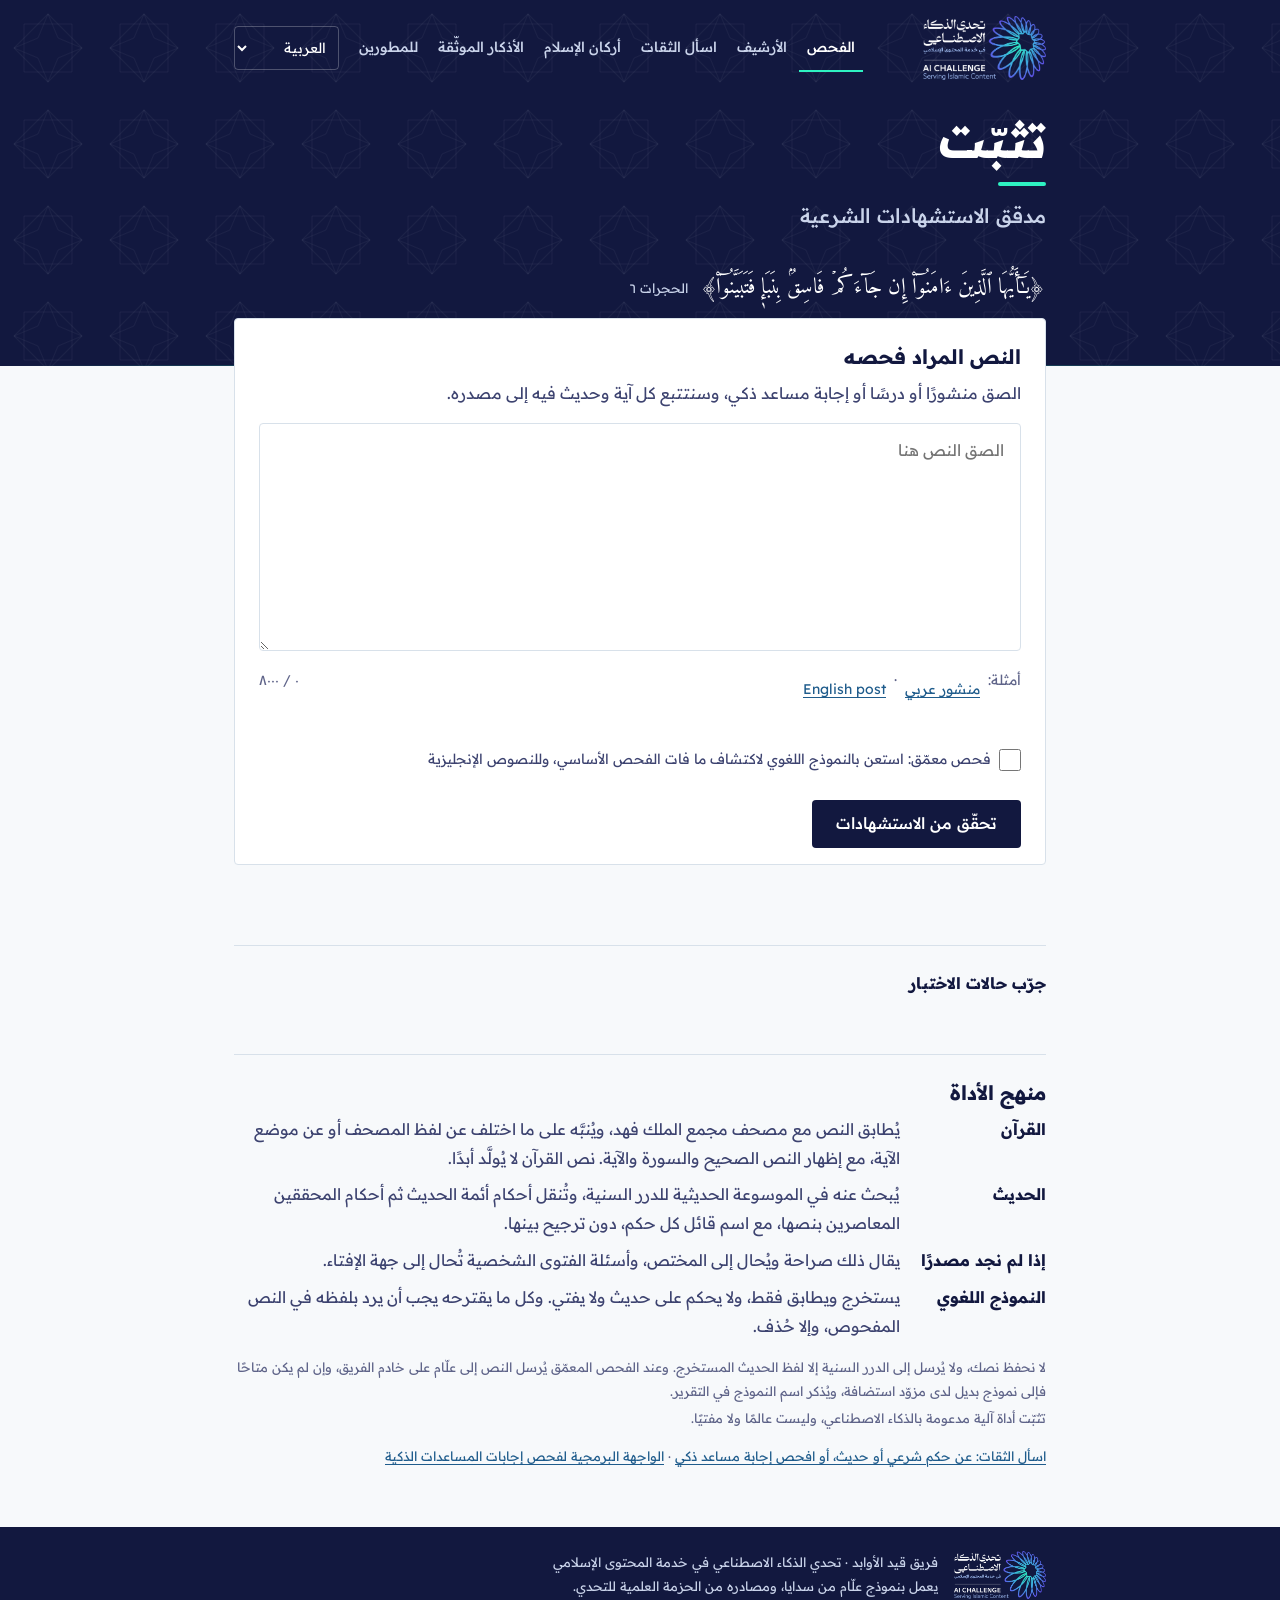
==== commit 5e67e780: "A new section «الأذكار الموثّقة»: every dhikr checked with Tathabbut, with the Mushaf, a worship tra" ====
--- a/static/index.html
+++ b/static/index.html
@@ -19,6 +19,7 @@
       <a href="/static/archive.html" data-i18n="navArchive">الأرشيف</a>
       <a href="/static/chatbot.html" data-i18n="navBot">اسأل الثقات</a>
       <a href="/static/pillars.html" data-i18n="navPillars">أركان الإسلام</a>
+      <a href="/static/adhkar.html" data-i18n="navAdhkar">الأذكار الموثّقة</a>
       <a href="/docs" data-i18n="navDev">للمطورين</a>
     </nav>
     <select id="lang" class="lang" aria-label="اللغة · Language">
--- a/static/style.css
+++ b/static/style.css
@@ -452,3 +452,69 @@
 .treatise li.is-mine a { background: var(--brand-blue); color: var(--on-brand); border-color: var(--brand-blue); }
 .fig-hand { fill: var(--ink); }
 .fig-wudu .lit .ln { fill: none; stroke: var(--brand-turq); stroke-width: 16; stroke-linecap: round; }
+
+/* الأذكار الموثّقة: tiles, dhikr cards with their counter and source, the Mushaf, tracker, names, tasbih */
+.dk-crumbs { font-size: var(--fs-sm); margin: 0 0 var(--s-3); color: var(--ink-3); }
+.dk-crumbs:empty { display: none; }
+.dk-tiles { display: grid; gap: var(--s-3); grid-template-columns: repeat(auto-fill, minmax(150px, 1fr)); margin-bottom: var(--s-4); }
+.dk-tiles-main { grid-template-columns: repeat(auto-fit, minmax(190px, 1fr)); }
+.dk-tile { display: flex; flex-direction: column; gap: var(--s-1); padding: var(--s-4); border: var(--hair) solid var(--line); border-radius: var(--r-2); background: var(--surface); color: var(--ink); text-decoration: none; min-height: 88px; transition: border-color var(--dur-1) var(--ease), transform var(--dur-1) var(--ease); }
+.dk-tile:hover { border-color: var(--accent); transform: translateY(-1px); }
+.dk-tiles-main .dk-tile { background: var(--brand-light); }
+.dk-tile b { font-size: var(--fs-md); line-height: var(--lh-tight); }
+.dk-tile span { font-size: var(--fs-xs); color: var(--ink-3); }
+.dk-bar { display: block; height: 6px; background: var(--line); border-radius: 999px; overflow: hidden; margin-top: auto; }
+.dk-bar i { display: block; height: 100%; background: var(--ok); }
+.dk-bar-big { display: inline-block; width: 160px; vertical-align: middle; }
+.dk-pct { font-weight: 600; color: var(--ok) !important; }
+.dk-beta { font-size: var(--fs-xs); font-weight: 600; color: var(--warn); background: var(--warn-tint); padding: 0 var(--s-2); border-radius: 999px; vertical-align: middle; }
+.dk { border: var(--hair) solid var(--line); border-radius: var(--r-2); padding: var(--s-4); margin: 0 0 var(--s-3); background: var(--surface); transition: opacity var(--dur-2) var(--ease); }
+.dk.is-done { opacity: .55; }
+.dk-top { display: flex; justify-content: space-between; align-items: center; gap: var(--s-2); }
+.dk-text { font-size: var(--fs-lg); line-height: 2; margin: var(--s-2) 0; color: var(--ink); }
+.dk-verse { font-family: var(--font-quran); font-size: var(--fs-xl); line-height: var(--lh-quran); margin: var(--s-2) 0; }
+.dk-src { font-size: var(--fs-sm); margin: var(--s-1) 0; }
+.dk-src .lbl { display: inline; margin-inline-end: var(--s-2); }
+.dk-more summary, .dk-excluded summary { cursor: pointer; font-size: var(--fs-sm); color: var(--accent); }
+.dk-narr { font-size: var(--fs-sm); background: var(--canvas); padding: var(--s-2) var(--s-3); border-radius: var(--r-1); }
+.dk-others { font-size: var(--fs-xs); padding-inline-start: var(--s-4); }
+.dk-count { display: inline-flex; align-items: baseline; gap: var(--s-2); min-height: 40px; padding: 0 var(--s-4); border-radius: 999px; border: var(--hair) solid var(--ok); background: var(--ok-tint); color: var(--ok); cursor: pointer; font: inherit; }
+.dk-count b { font-size: var(--fs-lg); }
+.dk-count span { font-size: var(--fs-xs); }
+.dk-star { border: 0; background: none; font-size: var(--fs-lg); color: var(--warn); cursor: pointer; min-width: 40px; min-height: 40px; }
+.dk-excluded { margin-top: var(--s-5); border-top: var(--hair) dashed var(--line); padding-top: var(--s-3); }
+.dk-excluded ul { font-size: var(--fs-sm); padding-inline-start: var(--s-4); }
+.dk-surahs { list-style: none; padding: 0; display: grid; gap: var(--s-2); grid-template-columns: repeat(auto-fill, minmax(170px, 1fr)); }
+.dk-surahs a { display: grid; grid-template-columns: 32px 1fr; grid-template-rows: auto auto; column-gap: var(--s-2); padding: var(--s-2) var(--s-3); border: var(--hair) solid var(--line); border-radius: var(--r-2); text-decoration: none; color: var(--ink); }
+.dk-surahs .n { grid-row: span 2; align-self: center; text-align: center; color: var(--accent); font-weight: 700; }
+.dk-surahs span:last-child { font-size: var(--fs-xs); color: var(--ink-3); }
+.dk-mushaf { font-family: var(--font-quran); font-size: var(--fs-quran); line-height: var(--lh-quran); text-align: justify; border: var(--hair) solid var(--line); border-radius: var(--r-2); padding: var(--s-5); background: var(--surface); }
+.dk-ayah { cursor: pointer; border-radius: var(--r-1); transition: background-color var(--dur-1) var(--ease); }
+.dk-ayah:hover { background: var(--brand-light); }
+.dk-ayah.is-here { background: var(--ok-tint); }
+.dk-meanings { font-size: var(--fs-sm); }
+.dk-pager { display: flex; gap: var(--s-4); justify-content: center; flex-wrap: wrap; }
+.dk-h3 { font-size: var(--fs-md); margin: var(--s-4) 0 var(--s-2); }
+.dk-track { border: var(--hair) solid var(--line); border-radius: var(--r-2); margin: 0 0 var(--s-3); padding: var(--s-2) var(--s-4) var(--s-3); display: flex; flex-wrap: wrap; gap: var(--s-2) var(--s-5); }
+.dk-track legend { font-size: var(--fs-sm); color: var(--ink-3); padding: 0 var(--s-1); }
+.dk-track label { display: inline-flex; align-items: center; gap: var(--s-2); min-height: var(--touch); cursor: pointer; }
+.dk-track input { width: 22px; height: 22px; accent-color: var(--ok); }
+.dk-week { list-style: none; padding: 0; display: grid; grid-template-columns: repeat(7, 1fr); gap: var(--s-2); height: 120px; align-items: end; }
+.dk-week li { display: flex; flex-direction: column; justify-content: flex-end; height: 100%; text-align: center; font-size: var(--fs-xs); color: var(--ink-3); }
+.dk-week i { display: block; background: var(--ok); border-radius: var(--r-1) var(--r-1) 0 0; min-height: 3px; margin: 0 auto; width: 70%; }
+.dk-asma { list-style: none; padding: 0; display: grid; gap: var(--s-2); grid-template-columns: repeat(auto-fill, minmax(160px, 1fr)); }
+.dk-asma li { border: var(--hair) solid var(--line); border-radius: var(--r-2); padding: var(--s-2) var(--s-3); }
+.dk-asma details[open] { grid-column: 1 / -1; }
+.dk-asma li:has(details[open]) { grid-column: 1 / -1; }
+.dk-asma summary { cursor: pointer; font-size: var(--fs-lg); text-align: center; list-style: none; }
+.dk-asma .quran { font-family: var(--font-quran); font-size: var(--fs-lg); line-height: var(--lh-quran); }
+.dk-phrases { display: flex; flex-wrap: wrap; gap: var(--s-2); justify-content: center; margin-bottom: var(--s-4); }
+.dk-tasbih { display: grid; place-items: center; margin: var(--s-4) 0; }
+.dk-bead { width: min(240px, 70vw); aspect-ratio: 1; border-radius: 50%; border: 0; cursor: pointer; background: radial-gradient(circle at 35% 30%, var(--brand-turq), var(--brand-blue) 70%); color: var(--on-brand); display: flex; flex-direction: column; align-items: center; justify-content: center; gap: var(--s-1); box-shadow: 0 8px 24px rgba(18, 24, 63, .25); transition: transform var(--dur-1) var(--ease); font: inherit; }
+.dk-bead:active { transform: scale(.97); }
+.dk-bead b { font-size: 56px; line-height: 1; }
+.dk-bead span { font-size: var(--fs-md); }
+.dk-bead small { font-size: var(--fs-xs); opacity: .85; }
+.primary-link { font-weight: 600; }
+@media (min-width: 601px) { .mast-nav a { padding: 0 var(--s-2); } .mast-nav { flex-wrap: nowrap; } }
+.dk-tiles-main { grid-template-columns: repeat(auto-fit, minmax(160px, 1fr)); }
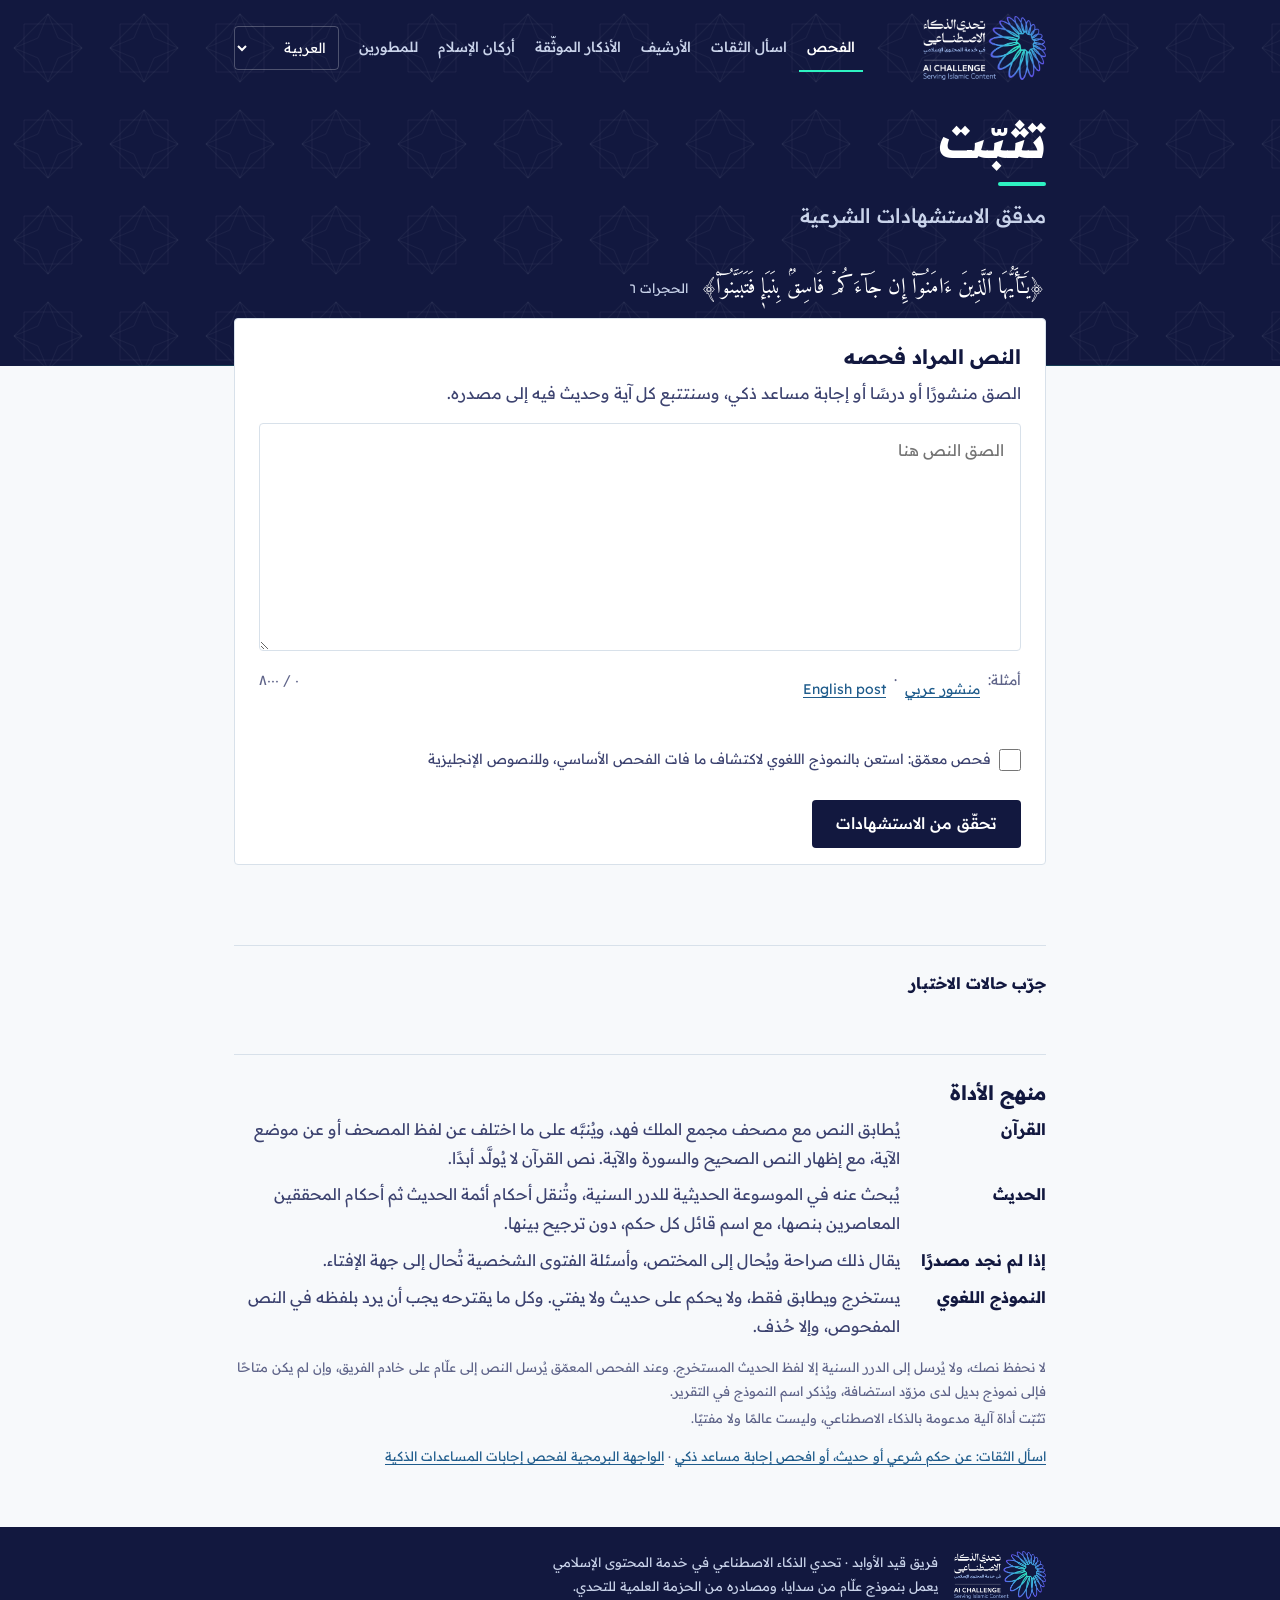
==== commit 130e1fc4: "Adhkar data complete (60/67 verified, 20 verses); Quran items written with every save; sections menu" ====
--- a/static/index.html
+++ b/static/index.html
@@ -16,10 +16,10 @@
     </a>
     <nav class="mast-nav" aria-label="الأقسام">
       <a href="/" aria-current="page" data-i18n="navCheck">الفحص</a>
+      <a href="/static/chatbot.html" data-i18n="navBot">اسأل الثقات</a>
       <a href="/static/archive.html" data-i18n="navArchive">الأرشيف</a>
-      <a href="/static/chatbot.html" data-i18n="navBot">اسأل الثقات</a>
+      <a href="/static/adhkar.html" data-i18n="navAdhkar">الأذكار الموثّقة</a>
       <a href="/static/pillars.html" data-i18n="navPillars">أركان الإسلام</a>
-      <a href="/static/adhkar.html" data-i18n="navAdhkar">الأذكار الموثّقة</a>
       <a href="/docs" data-i18n="navDev">للمطورين</a>
     </nav>
     <select id="lang" class="lang" aria-label="اللغة · Language">
--- a/static/style.css
+++ b/static/style.css
@@ -518,3 +518,7 @@
 .primary-link { font-weight: 600; }
 @media (min-width: 601px) { .mast-nav a { padding: 0 var(--s-2); } .mast-nav { flex-wrap: nowrap; } }
 .dk-tiles-main { grid-template-columns: repeat(auto-fit, minmax(160px, 1fr)); }
+.dk-loading { display: flex; align-items: center; justify-content: center; gap: var(--s-3); min-height: 160px; color: var(--ink-3); font-size: var(--fs-sm); }
+.dk-spin { width: 22px; height: 22px; border-radius: 50%; border: 3px solid var(--line); border-top-color: var(--accent); animation: dk-spin .8s linear infinite; }
+@keyframes dk-spin { to { transform: rotate(360deg); } }
+@media (prefers-reduced-motion: reduce) { .dk-spin { animation-duration: 2.4s; } }
